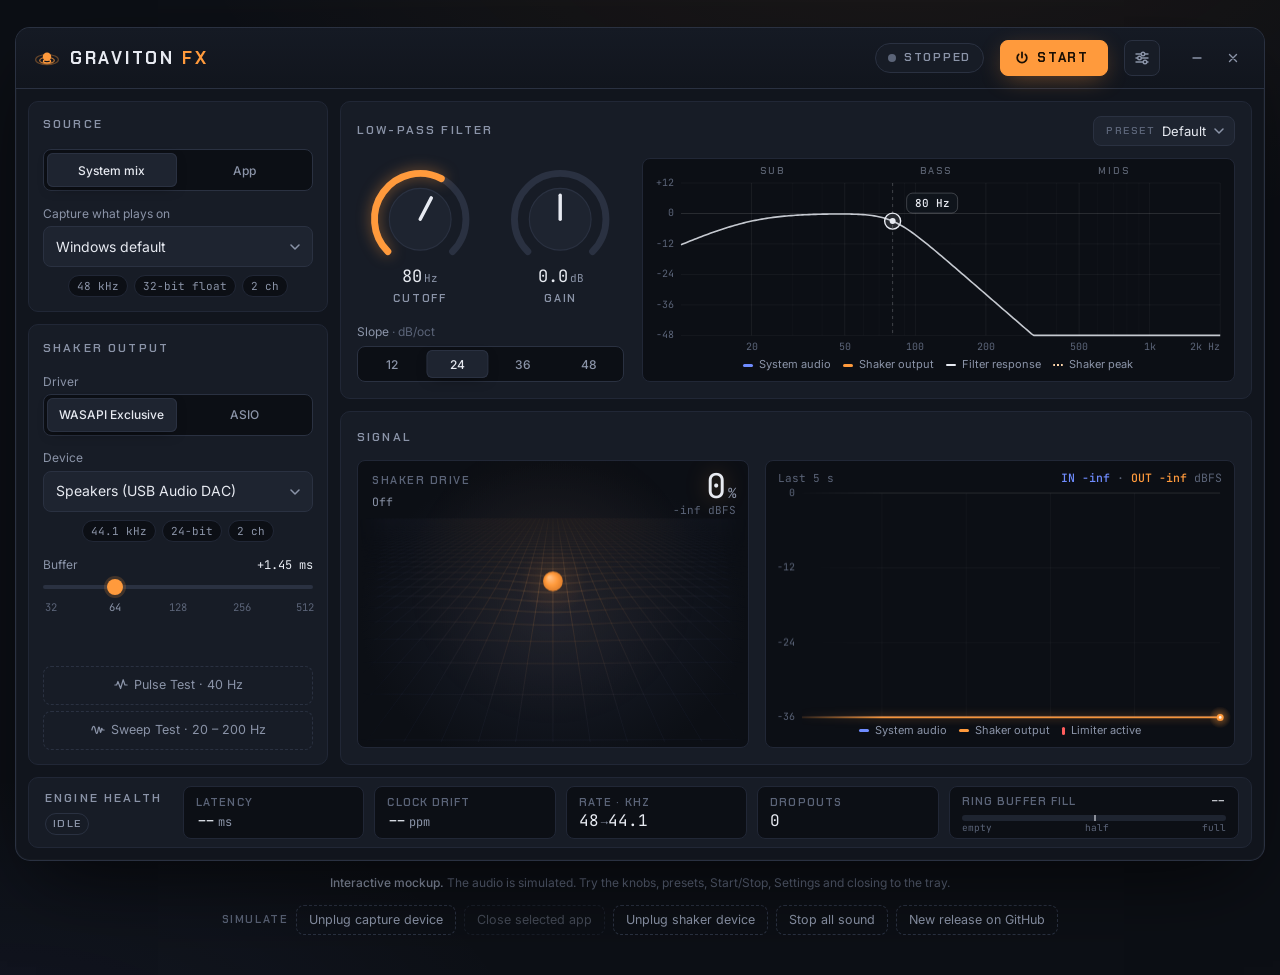
==== ui/index.html @ 0117f54b "Messages in tinted boxes; buffer-size error under the buffer slider Field messages are now a small b" ====
<!doctype html>
<!-- SPDX-License-Identifier: GPL-3.0-or-later
   Copyright (C) 2026 deuter0n
   Generated from the approved mockup by tools/split_mockup.pl. -->
<html lang="en">
<head>
<meta charset="utf-8">
<meta name="viewport" content="width=device-width, initial-scale=1">
<title>Graviton FX</title>
<link rel="stylesheet" href="app.css">
</head>
<body>

<div class="stage">
  <div class="app" id="app">
    <header class="titlebar">
      <div class="brand" title="Graviton FX v0.1.0">
        <svg viewBox="0 0 32 32" aria-hidden="true">
          <ellipse cx="16" cy="18" rx="14" ry="6.2" fill="none" stroke="#ff9a3c" stroke-opacity=".35" stroke-width="1.5"/>
          <ellipse cx="16" cy="19" rx="9" ry="3.9" fill="none" stroke="#ff9a3c" stroke-opacity=".7" stroke-width="1.5"/>
          <ellipse cx="16" cy="20" rx="4.4" ry="1.9" fill="none" stroke="#ff9a3c" stroke-width="1.6"/>
          <circle cx="16" cy="14.5" r="5.2" fill="#ff9a3c"/>
        </svg>
        <span class="wordmark">GRAVITON <b>FX</b></span>
      </div>
      <div class="status" id="status" data-state="stopped" role="status" aria-live="polite">
        <span class="dot"></span><span id="statusText">STOPPED</span>
      </div>
      <button class="power" id="powerBtn" aria-pressed="false">
        <svg viewBox="0 0 16 16" aria-hidden="true"><path d="M8 1.5v6M4.2 3.8a5.5 5.5 0 1 0 7.6 0" fill="none" stroke="currentColor" stroke-width="2" stroke-linecap="round"/></svg>
        <span id="powerText">Start</span>
      </button>
      <button class="tb-icon" id="settingsBtn" aria-label="Settings" title="Settings" aria-pressed="false">
        <svg viewBox="0 0 16 16" aria-hidden="true">
          <path d="M2 4h5M11 4h3M2 8h1.5M7.5 8H14M2 12h7M13 12h1" stroke="currentColor" stroke-width="1.4" stroke-linecap="round"/>
          <circle cx="9" cy="4" r="1.8" fill="none" stroke="currentColor" stroke-width="1.4"/>
          <circle cx="5.5" cy="8" r="1.8" fill="none" stroke="currentColor" stroke-width="1.4"/>
          <circle cx="11" cy="12" r="1.8" fill="none" stroke="currentColor" stroke-width="1.4"/>
        </svg>
        <span class="upd-dot" id="updDot" hidden></span>
      </button>
      <div class="winctl">
        <button id="minBtn" aria-label="Minimize" title="Minimize">
          <svg viewBox="0 0 12 12"><path d="M2 6h8" stroke="currentColor" stroke-width="1.4" stroke-linecap="round"/></svg>
        </button>
        <button id="closeBtn" aria-label="Close (hides to tray)" title="Close">
          <svg viewBox="0 0 12 12"><path d="M2.5 2.5l7 7M9.5 2.5l-7 7" stroke="currentColor" stroke-width="1.4" stroke-linecap="round"/></svg>
        </button>
      </div>
    </header>

    <!-- ===================== DASHBOARD ===================== -->
    <div class="view grid" id="viewDash">
      <aside class="rail">
        <section class="card" aria-labelledby="hSource">
          <div class="card-h"><h2 id="hSource">Source</h2></div>
          <div class="seg" role="radiogroup" aria-label="Capture source" id="sourceSeg">
            <button role="radio" data-v="system" aria-checked="true">System mix</button>
            <button role="radio" data-v="process" aria-checked="false">App</button>
          </div>
          <div class="field" id="srcSystem">
            <label for="captureSel">Capture what plays on</label>
            <select class="select" id="captureSel"></select>
            <div class="tags" id="captureFmt"></div>
            <div class="field-msg" id="captureMsg" data-kind="wait" role="status" aria-live="polite" hidden><span id="captureMsgText"></span></div>
          </div>
          <div class="field" id="srcProcess" hidden>
            <label for="procSel">Capture audio from</label>
            <div class="proc-row">
              <select class="select" id="procSel"></select>
              <button class="icon-btn" id="procRefresh" aria-label="Refresh app list" title="Refresh app list">
                <svg viewBox="0 0 16 16" aria-hidden="true"><path d="M13 8a5 5 0 1 1-1.5-3.55M13 2.5v3h-3" fill="none" stroke="currentColor" stroke-width="1.5" stroke-linecap="round" stroke-linejoin="round"/></svg>
              </button>
            </div>
            <div class="field-msg" id="procMsg" data-kind="wait" role="status" aria-live="polite" hidden><span id="procMsgText"></span></div>
          </div>
        </section>

        <section class="card" aria-labelledby="hShaker">
          <div class="card-h"><h2 id="hShaker">Shaker output</h2></div>
          <div class="field">
            <span class="lbl" id="driverLbl">Driver</span>
            <div class="seg" role="radiogroup" aria-labelledby="driverLbl" id="driverSeg">
              <button role="radio" data-v="wasapi" aria-checked="true">WASAPI Exclusive</button>
              <button role="radio" data-v="asio" aria-checked="false">ASIO</button>
            </div>
          </div>
          <div class="field">
            <label for="shakerSel">Device</label>
            <select class="select" id="shakerSel"></select>
            <div class="tags" id="shakerFmt"></div>
            <div class="field-msg" id="shakerMsg" data-kind="wait" role="status" aria-live="polite" hidden><span id="shakerMsgText"></span></div>
          </div>
          <div class="field">
            <div class="buf-head"><label for="bufferRange">Buffer</label><span class="buf-val" id="bufferVal"></span></div>
            <input type="range" class="buf-range" id="bufferRange" min="0" max="4" step="1" value="1" aria-describedby="bufferVal">
            <div class="buf-ticks" id="bufferTicks" aria-hidden="true"></div>
            <div class="field-msg" id="bufferMsg" data-kind="err" role="status" aria-live="polite" hidden><span id="bufferMsgText"></span></div>
          </div>
          <div class="test-row">
            <button class="ghost-btn" id="testBtn" disabled title="Hold to send a 40 Hz test pulse; release to stop">
              <svg viewBox="0 0 16 16" aria-hidden="true"><path d="M1 8h2l1.5-4 3 8 3-10 2 6H15" fill="none" stroke="currentColor" stroke-width="1.4" stroke-linecap="round" stroke-linejoin="round"/></svg>
              <span id="testTxt">Pulse Test · 40 Hz</span>
            </button>
            <button class="ghost-btn" id="sweepBtn" disabled title="Sweep test: steps from 20 to 200 Hz in 5 Hz steps, half a second each. Note the number when your chair shakes hardest. Click again to stop.">
              <svg viewBox="0 0 16 16" aria-hidden="true"><path d="M1 8c1.2-5.5 2.8-5.5 4 0s2.2 5 3 0 1.6-4 2.2 0 1.2 3 1.6 0 .8-2 1.2 0H15" fill="none" stroke="currentColor" stroke-width="1.4" stroke-linecap="round" stroke-linejoin="round"/></svg>
              <span id="sweepTxt">Sweep Test · 20 – 200 Hz</span>
            </button>
          </div>
        </section>
      </aside>

      <div class="main">
        <section class="card" aria-labelledby="hFilter">
          <div class="card-h">
            <h2 id="hFilter">Low-pass filter</h2>
            <div class="pp" id="presetPicker">
              <button class="btn-sm icon" id="pRevert" title="Revert" aria-label="Revert" hidden>
                <svg viewBox="0 0 16 16" aria-hidden="true"><path d="M3.5 6.5A5 5 0 1 1 3 9.5" fill="none" stroke="currentColor" stroke-width="1.5" stroke-linecap="round"/><path d="M3.2 2.8v3.9h3.9" fill="none" stroke="currentColor" stroke-width="1.5" stroke-linecap="round" stroke-linejoin="round"/></svg>
              </button>
              <button class="btn-sm icon accent" id="pSave" title="Save" aria-label="Save" hidden>
                <svg viewBox="0 0 16 16" aria-hidden="true"><path d="M3 2.5h8l2.5 2.5v8.5H3z" fill="none" stroke="currentColor" stroke-width="1.4" stroke-linejoin="round"/><path d="M5.5 2.5v3h4.5v-3" fill="none" stroke="currentColor" stroke-width="1.4" stroke-linejoin="round"/><path class="plus" d="M8.25 8.3v3.4M6.55 10h3.4" stroke="currentColor" stroke-width="1.4" stroke-linecap="round"/></svg>
              </button>
              <button class="pp-btn" id="ppBtn" aria-haspopup="menu" aria-expanded="false">
                <span class="k">Preset</span><span class="nm" id="ppName">Default</span><span class="dirty" title="Modified"></span>
                <svg class="chev" viewBox="0 0 10 6" aria-hidden="true"><path d="M1 1l4 4 4-4" fill="none" stroke="currentColor" stroke-width="1.5" stroke-linecap="round" stroke-linejoin="round"/></svg>
              </button>
              <div class="pp-menu" id="ppMenu" role="menu" aria-label="Presets" hidden></div>
            </div>
          </div>
          <div class="filter-body">
            <div class="controls">
              <div class="knobs">
                <div class="knob" id="kCutoff" role="slider" tabindex="0" aria-label="Cutoff frequency"></div>
                <div class="knob" id="kGain" role="slider" tabindex="0" aria-label="Output gain"></div>
              </div>
              <div class="field">
                <span class="lbl" id="slopeLbl">Slope <span style="color:var(--faint)">· dB/oct</span></span>
                <div class="seg" role="radiogroup" aria-labelledby="slopeLbl" id="slopeSeg">
                  <button role="radio" data-v="12" aria-checked="false">12</button>
                  <button role="radio" data-v="24" aria-checked="true">24</button>
                  <button role="radio" data-v="36" aria-checked="false">36</button>
                  <button role="radio" data-v="48" aria-checked="false">48</button>
                </div>
              </div>
            </div>
            <div class="curve-col">
              <div class="curve-wrap">
                <canvas class="curve" id="curve" aria-label="Filter response with live spectrum"></canvas>
                <div class="env-legend graph-legend at-bottom">
                  <span><i style="background:var(--cool)"></i>System audio</span>
                  <span><i style="background:var(--accent)"></i>Shaker output</span>
                  <span><i class="ln" style="background:var(--text)"></i>Filter response</span>
                  <span><i class="ln" style="background:repeating-linear-gradient(90deg,#ffd6aa 0 2px,transparent 2px 4px)"></i>Shaker peak</span>
                </div>
              </div>
            </div>
          </div>
        </section>

        <section class="card signal-card" aria-labelledby="hSignal">
          <div class="card-h">
            <h2 id="hSignal">Signal</h2>
          </div>
          <div class="signal-body">
            <div class="well-wrap">
              <canvas class="well" id="well" aria-label="Shaker drive visualisation"></canvas>
              <div class="well-label">
                <span class="wl-title">Shaker drive</span>
                <span class="wl-sub" id="sigAside" data-s="idle" aria-live="polite">Off</span>
              </div>
              <div class="well-read"><div class="big" id="drivePct">0<small>%</small></div><div class="sub" id="driveDb">-inf dBFS</div></div>
            </div>
            <div class="hist-col">
              <div class="env-wrap">
                <canvas class="env" id="env" aria-label="Level history"></canvas>
                <div class="env-legend graph-legend">
                  <span class="gl-title">Last 5 s</span>
                  <span class="env-read" id="envRead"><b class="in">IN -inf</b> · <b class="out">OUT -inf</b> dBFS</span>
                </div>
                <div class="env-legend graph-legend at-bottom">
                  <span><i style="background:var(--cool)"></i>System audio</span>
                  <span><i style="background:var(--accent)"></i>Shaker output</span>
                  <span title="" id="hitKey"><i style="background:var(--bad);width:3px;height:8px"></i><span id="hitKeyText">Limiter active</span></span>
                </div>
              </div>
            </div>
          </div>
        </section>
      </div>

      <section class="card health-strip" aria-labelledby="hHealth">
        <div class="card-h"><h2 id="hHealth">Engine health</h2><span class="chip" id="lockChip">IDLE</span></div>
        <div class="health">
          <div class="stat"><span class="k">Latency</span><span class="v" id="hLat">--<small>ms</small></span></div>
          <div class="stat"><span class="k">Clock drift</span><span class="v" id="hDrift">--<small>ppm</small></span></div>
          <div class="stat"><span class="k">Rate · kHz</span><span class="v" id="hRate">—</span></div>
          <div class="stat" title="Moments where the shaker signal glitched: the reserve ran empty, the buffer overflowed, or Windows lost captured audio"><span class="k">Dropouts</span><span class="v" id="hUnder">0</span></div>
          <div class="stat wide">
            <div class="stat-h"><span class="k">Ring buffer fill</span><span class="v-sm" id="fillPct">--</span></div>
            <div class="fill-bar" aria-hidden="true"><i id="fillBar"></i><span class="target"></span></div>
            <div class="fill-legend"><span>empty</span><span>half</span><span>full</span></div>
          </div>
        </div>
      </section>
    </div>

    <!-- ===================== SETTINGS ===================== -->
    <div class="view settings-grid" id="viewSettings" hidden>
      <div class="settings-top">
        <button class="back-btn" id="backBtn">
          <svg viewBox="0 0 16 16" aria-hidden="true"><path d="M10 3L5 8l5 5" fill="none" stroke="currentColor" stroke-width="1.6" stroke-linecap="round" stroke-linejoin="round"/></svg>
          Dashboard
        </button>
        <h1>Settings</h1>
      </div>
      <section class="card" aria-labelledby="hApp">
        <div class="card-h"><h2 id="hApp">Application</h2><p class="sec-d">How Graviton FX starts, and where it stays while it runs.</p></div>
        <div class="srows">
          <label class="srow">
            <span class="txt"><span class="t">Start with Windows</span><span class="d">Launch Graviton FX when you sign in.</span></span>
            <input type="checkbox" class="tgi" id="optBoot" data-key="startWithWindows"><span class="sw"></span>
          </label>
          <label class="srow">
            <span class="txt"><span class="t">Start in the tray with Windows</span><span class="d">When Windows starts it, show only the tray icon.</span></span>
            <input type="checkbox" class="tgi" id="optMin" data-key="startMinimized"><span class="sw"></span>
          </label>
          <label class="srow">
            <span class="txt"><span class="t">Start engine on launch</span><span class="d">Begin sending to the shaker as soon as the app opens.</span></span>
            <input type="checkbox" class="tgi" id="optAuto" data-key="autoStart"><span class="sw"></span>
          </label>
          <label class="srow">
            <span class="txt"><span class="t">Close button hides to tray</span><span class="d">Keep the engine running in the tray when you close the window.</span></span>
            <input type="checkbox" class="tgi" id="optTray" data-key="closeToTray"><span class="sw"></span>
          </label>
          <label class="srow">
            <span class="txt"><span class="t">Check for updates automatically</span><span class="d">Looks for a new release on GitHub after launch and once a day. Only contacts GitHub; nothing else is sent.</span></span>
            <input type="checkbox" class="tgi" id="optUpdates" data-key="checkUpdates"><span class="sw"></span>
          </label>
        </div>
      </section>

      <section class="card" aria-labelledby="hEngine">
        <div class="card-h"><h2 id="hEngine">Engine</h2><p class="sec-d">Protects your shaker and amplifier. Changes apply right away, even while running.</p></div>
        <div class="srows">
          <div class="srow">
            <span class="txt"><span class="t" id="ssLbl">Subsonic filter</span><span class="d">Cuts rumble below what the shaker can turn into feel. Saves amplifier power and protects the transducer.</span></span>
            <span class="ctl">
              <span class="seg" role="radiogroup" aria-labelledby="ssLbl" id="subsonicSeg">
                <button role="radio" data-v="0" aria-checked="false">Off</button>
                <button role="radio" data-v="10" aria-checked="false">10 Hz</button>
                <button role="radio" data-v="15" aria-checked="false">15 Hz</button>
                <button role="radio" data-v="20" aria-checked="true">20 Hz</button>
                <button role="radio" data-v="30" aria-checked="false">30 Hz</button>
              </span>
            </span>
          </div>
          <div class="srow">
            <span class="txt"><span class="t" id="ssSlopeLbl">Subsonic slope</span><span class="d">Gentle keeps low hits tight and on time, best for games. Steep removes more deep rumble, useful for movies or if the shaker knocks.</span></span>
            <span class="ctl">
              <span class="seg" role="radiogroup" aria-labelledby="ssSlopeLbl" id="subsonicSlopeSeg">
                <button role="radio" data-v="12" aria-checked="true">Gentle · 12 dB/oct</button>
                <button role="radio" data-v="24" aria-checked="false">Steep · 24 dB/oct</button>
              </span>
            </span>
          </div>
          <label class="srow">
            <span class="txt"><span class="t">Output limiter</span><span class="d">Hard ceiling at -1 dBFS to protect the amplifier and transducer.</span></span>
            <input type="checkbox" class="tgi" id="optLimiter" data-key="limiter"><span class="sw"></span>
          </label>
        </div>
      </section>

      <section class="card wide" aria-labelledby="hPresets">
        <div class="card-h"><h2 id="hPresets">Presets</h2><p class="sec-d">Saved filter settings. Switch between them from the Filter panel on the dashboard.</p><span class="aside" id="presetCount"></span></div>
        <div class="plist" id="plist"></div>
        <p class="hint" id="plistHint"></p>
      </section>

      <section class="card wide" aria-labelledby="hFile">
        <div class="card-h"><h2 id="hFile">About</h2><p class="sec-d" id="aboutVer">Graviton FX 0.1.0 · GPL-3.0-or-later</p></div>
        <div class="srows">
          <div class="srow">
            <span class="txt"><span class="t">Updates</span><span class="d" id="updText">Graviton FX 0.1.0. Not checked yet.</span></span>
            <span class="ctl">
              <button class="btn-sm primary" id="updView" hidden>View release</button>
              <button class="btn-sm" id="updCheck">Check now</button>
            </span>
          </div>
          <div class="srow">
            <span class="txt"><span class="t">Project on GitHub</span><span class="d">Source code, releases and issue reports.</span></span>
            <span class="ctl">
              <a class="repo-link" id="repoLink" href="https://github.com/deuter0n/GravitonFX" target="_blank" rel="noopener">github.com/deuter0n/GravitonFX<svg viewBox="0 0 12 12" aria-hidden="true"><path d="M5 2H2.5v7.5H10V7M7 2h3v3M10 2L5.5 6.5" fill="none" stroke="currentColor" stroke-width="1.3" stroke-linecap="round" stroke-linejoin="round"/></svg></a>
            </span>
          </div>
          <div class="srow">
            <span class="txt"><span class="t">Reset to defaults</span><span class="d">Restores devices and every option above. Your presets are kept.</span></span>
            <span class="ctl"><button class="btn-sm danger" id="resetBtn">Reset</button></span>
          </div>
        </div>
      </section>
    </div>
  </div>
</div>


<!-- mock.js exists only in the browser preview; the app serves app.js alone. -->
<script src="mock.js"></script>
<script src="app.js"></script>
</body>
</html>
---- ui/app.css ----
/* SPDX-License-Identifier: GPL-3.0-or-later
   Copyright (C) 2026 deuter0n
   Generated from the approved mockup by tools/split_mockup.pl. */

/* Bundled fonts (SIL Open Font License 1.1, see fonts/OFL-*.txt). */
@font-face { font-family: 'Chakra Petch'; font-weight: 500; font-style: normal; font-display: swap; src: url(fonts/ChakraPetch-Medium.woff2) format('woff2'); }
@font-face { font-family: 'Chakra Petch'; font-weight: 600; font-style: normal; font-display: swap; src: url(fonts/ChakraPetch-SemiBold.woff2) format('woff2'); }
@font-face { font-family: 'Chakra Petch'; font-weight: 700; font-style: normal; font-display: swap; src: url(fonts/ChakraPetch-Bold.woff2) format('woff2'); }
@font-face { font-family: 'Inter'; font-weight: 100 900; font-style: normal; font-display: swap; src: url(fonts/Inter.woff2) format('woff2'); }
@font-face { font-family: 'JetBrains Mono'; font-weight: 100 800; font-style: normal; font-display: swap; src: url(fonts/JetBrainsMono.woff2) format('woff2'); }

/* The UI shows and hides elements with the hidden attribute; make it win
   over display rules, and drop the browser.s default page margin (the mockup.s
   artifact host added both rules itself). */
[hidden] { display: none !important; }
body { margin: 0; }

/* Layout: one app window with two views. Dashboard = control rail left, live signal + filter right.
   Settings = grouped option cards. Deliberately single-theme (dark): this is the app's own look. */
:root {
  color-scheme: dark;
  --bg: #0c0f15;
  --window: #11151d;
  --surface: #171c26;
  --surface-2: #1e2430;
  --line: #2a3141;
  --line-soft: #212736;
  --text: #e7eaf1;
  --muted: #8b94a8;
  --faint: #5b6478;
  --accent: #ff9a3c;          /* molten amber: the "drive" colour */
  --accent-soft: rgba(255, 154, 60, 0.16);
  --accent-glow: rgba(255, 154, 60, 0.45);
  --cool: #6f8cff;            /* input signal, secondary data */
  --ok: #3ddc97;
  --bad: #ff5d5d;
  --font-display: "Chakra Petch", "Segoe UI", system-ui, sans-serif;
  --font-body: "Inter", "Segoe UI", system-ui, sans-serif;
  --font-mono: "JetBrains Mono", Consolas, ui-monospace, monospace;
  --r-window: 14px;
  --r-card: 10px;
  --gap: 12px;               /* space between cards, columns and the window edge */
}
* { box-sizing: border-box; }
html, body { background: var(--bg); }
body {
  color: var(--text);
  font-family: var(--font-body);
  font-size: 14px;
  line-height: 1.45;
  background:
    radial-gradient(1200px 600px at 70% -10%, rgba(255,154,60,0.07), transparent 60%),
    radial-gradient(900px 500px at 0% 110%, rgba(111,140,255,0.06), transparent 60%),
    var(--bg);
  min-height: 100vh;
}
button, select, input { font: inherit; color: inherit; }
:focus-visible { outline: 2px solid var(--accent); outline-offset: 2px; }

.stage {
  max-width: 1536px;
  margin: 0 auto;
  padding-block: 28px 40px;
  padding-left: max(16px, env(safe-area-inset-left, 0px));
  padding-right: max(16px, env(safe-area-inset-right, 0px));
  display: flex;
  flex-direction: column;
  gap: 14px;
}

/* ---------- window ---------- */
.app {
  background: var(--window);
  border-radius: var(--r-window);
  /* the edge is drawn as a shadow, so it takes no space from the layout */
  box-shadow: 0 0 0 1px var(--line), 0 30px 80px -20px rgba(0,0,0,0.7), 0 0 0 1px rgba(255,255,255,0.02) inset;
  transition: opacity .25s ease, transform .25s ease;
}
.app.to-tray { opacity: 0; transform: translateY(24px) scale(.98); pointer-events: none; }

.titlebar {
  display: flex;
  align-items: center;
  gap: 16px;
  flex-wrap: nowrap;   /* one row always: a long message is cut with "…", never pushes the layout down */
  padding: 12px 14px 12px 18px;
  border-bottom: 1px solid var(--line);
  border-radius: var(--r-window) var(--r-window) 0 0;
  background: linear-gradient(180deg, #151a24, #11151d);
}
.brand { display: flex; align-items: center; gap: 10px; margin-right: auto; }
/* header items keep their size; on a narrow page Start/Stop shows only its icon */
.brand, .status, .power, .tb-icon, .winctl { flex: none; }
.status { white-space: nowrap; }
/* messages: a tinted box under the control they're about (a selector or the
   buffer slider), in place of its format tags or ticks; blue = waiting, red = error */
.field-msg { margin-top: 0; padding: 2px 8px; border-left: 2px solid var(--cool); border-radius: 3px 6px 6px 3px; background: rgba(111,140,255,.10); font-size: 11.5px; line-height: 15px; color: #c9d3ff; }
.field-msg[data-kind="err"] { border-left-color: var(--bad); background: rgba(255,93,93,.10); color: #ffc9c9; }
/* the control a message is about */
.select.attn-wait { border-color: rgba(111,140,255,.65); box-shadow: 0 0 0 3px rgba(111,140,255,.12); }
.select.attn-err { border-color: rgba(255,93,93,.65); box-shadow: 0 0 0 3px rgba(255,93,93,.12); }
.buf-range.attn-err::-webkit-slider-runnable-track { background: rgba(255,93,93,.65); }
.buf-range.attn-err::-moz-range-track { background: rgba(255,93,93,.65); }
.tb-icon {
  width: 36px; height: 36px; border-radius: 8px; border: 1px solid var(--line);
  background: var(--surface); color: var(--muted); cursor: pointer;
  display: grid; place-items: center; transition: color .15s, border-color .15s, background .15s;
}
.tb-icon:hover { color: var(--text); border-color: #3a4357; }
.tb-icon[aria-pressed="true"] { color: var(--accent); border-color: rgba(255,154,60,.5); background: var(--accent-soft); }
.tb-icon svg { width: 16px; height: 16px; }
.tb-icon { position: relative; }
/* update available: small amber dot on the Settings button */
.upd-dot {
  position: absolute; top: 5px; right: 5px; width: 8px; height: 8px; border-radius: 50%;
  background: var(--accent); box-shadow: 0 0 0 2px var(--surface);
}
.repo-link { display: inline-flex; align-items: center; gap: 5px; font-family: var(--font-mono); font-size: 12px; color: var(--muted); white-space: nowrap; text-decoration: none; }
.repo-link svg { width: 11px; height: 11px; flex: none; }
.repo-link:hover { color: var(--accent); text-decoration: underline; text-underline-offset: 3px; }
.repo-link:focus-visible { outline: 2px solid var(--accent); outline-offset: 3px; border-radius: 3px; }
.srow .d.upd-new { color: var(--accent); }
.settings-top { display: flex; align-items: center; gap: 14px; padding: 2px 2px 4px; }
.settings-top h1 {
  margin: 0; font-family: var(--font-display); font-weight: 600; font-size: 20px; letter-spacing: .06em;
}
.back-btn {
  display: inline-flex; align-items: center; gap: 6px;
  height: 32px; padding: 0 12px 0 8px; border-radius: 8px;
  border: 1px solid var(--line); background: var(--surface); color: var(--muted);
  font-size: 13px; cursor: pointer;
}
.back-btn:hover { color: var(--text); border-color: #3a4357; }
.back-btn svg { width: 14px; height: 14px; }
.brand svg { width: 26px; height: 26px; flex: none; }
.wordmark {
  font-family: var(--font-display);
  font-weight: 700;
  font-size: 17px;
  letter-spacing: 0.16em;
  white-space: nowrap;
}
.wordmark b { color: var(--accent); font-weight: 700; }
.ver {
  font-family: var(--font-mono); font-size: 10.5px; color: var(--faint);
  padding: 2px 6px; border: 1px solid var(--line); border-radius: 4px; line-height: 1.3;
}

.status {
  display: inline-flex; align-items: center; gap: 8px;
  height: 30px; padding: 0 12px;
  border-radius: 999px;
  border: 1px solid var(--line);
  background: var(--surface);
  font-family: var(--font-display);
  font-weight: 600; font-size: 12px; letter-spacing: 0.14em;
  color: var(--muted);
}
.status .dot { width: 8px; height: 8px; border-radius: 50%; background: var(--faint); }
.status[data-state="running"] { color: var(--ok); border-color: rgba(61,220,151,.35); background: rgba(61,220,151,.07); }
.status[data-state="running"] .dot { background: var(--ok); animation: pulse 1.8s infinite; }
.status[data-state="blocked"] { color: var(--bad); border-color: rgba(255,93,93,.35); background: rgba(255,93,93,.07); }
.status[data-state="blocked"] .dot { background: var(--bad); }
.status[data-state="switching"] { color: var(--accent); border-color: rgba(255,154,60,.4); background: var(--accent-soft); }
.status[data-state="switching"] .dot { background: var(--accent); animation: blink .5s steps(2) infinite; }
.status[data-state="waiting"] { color: var(--cool); border-color: rgba(111,140,255,.4); background: rgba(111,140,255,.08); }
.status[data-state="waiting"] .dot { background: var(--cool); }
.status[data-state="error"] { color: var(--bad); border-color: rgba(255,93,93,.45); background: rgba(255,93,93,.1); }
.status[data-state="error"] .dot { background: var(--bad); box-shadow: 0 0 8px rgba(255,93,93,.7); }
@keyframes pulse { 0% { box-shadow: 0 0 0 0 rgba(61,220,151,.55); } 70% { box-shadow: 0 0 0 8px rgba(61,220,151,0); } 100% { box-shadow: 0 0 0 0 rgba(61,220,151,0); } }


.power {
  display: inline-flex; align-items: center; gap: 8px;
  height: 36px; padding: 0 18px 0 14px;
  border-radius: 8px;
  border: 1px solid var(--accent);
  background: var(--accent);
  color: #1a0f04;
  font-family: var(--font-display); font-weight: 700; font-size: 13px; letter-spacing: .14em; text-transform: uppercase;
  cursor: pointer;
  box-shadow: 0 6px 24px -6px var(--accent-glow);
  transition: background .15s, color .15s, box-shadow .15s, transform .08s;
}
.power:hover { filter: brightness(1.06); }
.power:active { transform: translateY(1px); }
.power svg { width: 14px; height: 14px; }
.power[aria-pressed="true"] { background: transparent; color: var(--accent); box-shadow: none; }
.power:disabled { opacity: .45; cursor: not-allowed; filter: none; }

.winctl { display: flex; gap: 2px; margin-left: 4px; }
.winctl button {
  width: 34px; height: 30px; border: 0; border-radius: 6px; background: transparent; color: var(--muted); cursor: pointer;
  display: grid; place-items: center;
}
.winctl button:hover { background: var(--surface-2); color: var(--text); }
.winctl svg { width: 12px; height: 12px; }

/* ---------- views ---------- */
.view { animation: viewIn .22s ease-out; }
@keyframes viewIn { from { opacity: 0; transform: translateY(6px); } }

/* The window is the layout's height: the dashboard fits it without a page
   scrollbar, down to 16:9 screens (about 720 px tall): Source and Shaker
   output on the left, Signal and the filter on the right, Engine health as a
   strip along the bottom. The gravity well and the level history take the
   height that's left. The mockup page draws the window as tall as the browser. */
.app { display: flex; flex-direction: column; height: max(720px, calc(100vh - 68px)); }
.app > .view { flex: 1 1 auto; min-height: 0; }
.app { container-type: size; }   /* lets the left column measure the window height (cqh) */
.app > .settings-grid { overflow-y: auto; align-content: start; }

.grid {
  display: grid;
  grid-template-columns: 300px minmax(0, 1fr);
  grid-template-rows: minmax(0, 1fr) auto;
  gap: var(--gap);
  padding: var(--gap);
}
.rail, .main { display: flex; flex-direction: column; gap: var(--gap); min-width: 0; min-height: 0; }

.card {
  background: var(--surface);
  border: 1px solid var(--line-soft);
  border-radius: var(--r-card);
  padding: 14px 16px 16px;
  display: flex; flex-direction: column; gap: 12px;
  min-width: 0;
}
.card-h { display: flex; align-items: center; gap: 10px; flex-wrap: wrap; min-height: 22px; }
.card-h h2 {
  margin: 0;
  font-family: var(--font-display); font-weight: 600; font-size: 12px;
  letter-spacing: .18em; text-transform: uppercase; color: var(--muted);
}
.card-h .aside { margin-left: auto; font-size: 12px; color: var(--faint); font-family: var(--font-mono); }

.field { display: flex; flex-direction: column; gap: 6px; }
.field > label, .field > .lbl, .buf-head > label { font-size: 12px; color: var(--muted); }
.select {
  appearance: none;
  width: 100%;
  height: 36px;
  padding: 0 34px 0 12px;
  border-radius: 8px;
  border: 1px solid var(--line);
  background: var(--surface-2) url("data:image/svg+xml,%3Csvg xmlns='http://www.w3.org/2000/svg' width='10' height='6' viewBox='0 0 10 6'%3E%3Cpath d='M1 1l4 4 4-4' fill='none' stroke='%238b94a8' stroke-width='1.5' stroke-linecap='round' stroke-linejoin='round'/%3E%3C/svg%3E") no-repeat right 12px center;
  cursor: pointer;
  text-overflow: ellipsis;
}
.select:hover { border-color: #3a4357; }
/* buffer slider: one stop per size, value and time on the label row */
.buf-head { display: flex; justify-content: space-between; align-items: baseline; gap: 8px; }
.buf-val { font-family: var(--font-mono); font-size: 12px; color: var(--text); font-variant-numeric: tabular-nums; white-space: nowrap; }
.buf-range { -webkit-appearance: none; appearance: none; width: 100%; height: 18px; margin: 0; background: transparent; cursor: pointer; }
.buf-range::-webkit-slider-runnable-track { height: 4px; border-radius: 2px; background: var(--line); }
.buf-range::-webkit-slider-thumb { -webkit-appearance: none; width: 16px; height: 16px; margin-top: -6px; border-radius: 50%; background: var(--accent); box-shadow: 0 0 0 3px rgba(255,154,60,.18); }
.buf-range::-moz-range-track { height: 4px; border-radius: 2px; background: var(--line); }
.buf-range::-moz-range-thumb { width: 16px; height: 16px; border: 0; border-radius: 50%; background: var(--accent); }
.buf-range:focus-visible { outline: none; }
.buf-range:focus-visible::-webkit-slider-thumb { box-shadow: 0 0 0 3px rgba(255,154,60,.45); }
.buf-ticks { position: relative; height: 13px; font-family: var(--font-mono); font-size: 10.5px; color: var(--faint); }
.buf-ticks span { position: absolute; top: 0; transform: translateX(-50%); }
.buf-ticks span.on { color: var(--muted); }
.select option { background: var(--surface-2); }
.meta { font-family: var(--font-mono); font-size: 12px; color: var(--faint); font-variant-numeric: tabular-nums; }
.meta b { color: var(--muted); font-weight: 500; }
/* format tags: one small pill per value; always one row */
.field .tags { margin-top: 4px; }   /* under its selector, part of the same field */
.tags { display: flex; gap: 6px; flex-wrap: nowrap; overflow: hidden; min-height: 22px; align-items: center; justify-content: center; }
.tag {
  flex: none; padding: 2px 8px; border-radius: 999px; border: 1px solid var(--line-soft); background: var(--bg);
  font-family: var(--font-mono); font-size: 11px; line-height: 16px; color: var(--muted); white-space: nowrap;
  font-variant-numeric: tabular-nums;
}

/* segmented control with a sliding thumb */
.seg {
  position: relative; --i: 0; --n: 2;
  display: grid; grid-auto-flow: column; grid-auto-columns: 1fr;
  padding: 3px; gap: 3px;
  border-radius: 8px; border: 1px solid var(--line); background: var(--bg);
}
.seg::before {
  content: "";
  position: absolute;
  top: 3px; bottom: 3px; left: 3px;
  width: calc((100% - 6px - (var(--n) - 1) * 3px) / var(--n));
  border-radius: 6px;
  background: var(--surface-2);
  box-shadow: 0 0 0 1px var(--line) inset, 0 4px 14px -6px rgba(0,0,0,.6);
  transform: translateX(calc(var(--i) * (100% + 3px)));
  transition: transform .32s cubic-bezier(.3, 1.35, .45, 1);
}
.seg button {
  position: relative; z-index: 1;
  height: 28px; border: 0; border-radius: 6px; background: transparent; color: var(--muted);
  font-size: 12px; font-weight: 500; cursor: pointer; white-space: nowrap;
  transition: color .2s ease;
}
.seg button:hover { color: var(--text); }
.seg button[aria-checked="true"] { color: var(--text); }
.seg button:disabled { cursor: not-allowed; }
.seg.off { opacity: .4; }

.row2 { display: grid; grid-template-columns: 1fr 1fr; gap: 10px; }

.src-dev {
  display: flex; align-items: center; gap: 8px; min-width: 0;
  height: 36px; padding: 0 10px 0 12px; border-radius: 8px;
  border: 1px solid var(--line-soft); background: var(--bg); font-size: 13px;
}
.src-dev svg { width: 14px; height: 14px; color: var(--muted); flex: none; }
.src-dev .nm { overflow: hidden; text-overflow: ellipsis; white-space: nowrap; min-width: 0; flex: 1; }
.proc-row { display: flex; gap: 6px; }
.proc-row .select { flex: 1; min-width: 0; }
.icon-btn {
  flex: none; width: 36px; height: 36px; border-radius: 8px; border: 1px solid var(--line);
  background: var(--surface-2); color: var(--muted); cursor: pointer; display: grid; place-items: center;
}
.icon-btn:hover { color: var(--text); border-color: #3a4357; }
.icon-btn svg { width: 14px; height: 14px; transition: transform .4s ease; }
.icon-btn.spin svg { transform: rotate(360deg); }
.proc-status { display: flex; gap: 8px; align-items: flex-start; font-size: 12px; line-height: 1.45; color: var(--muted); }
/* dot sits on the first line of text, even when the message wraps */
.proc-status .dot { width: 7px; height: 7px; border-radius: 50%; background: var(--faint); flex: none; margin-top: 5px; }
.proc-status.on .dot { background: var(--ok); box-shadow: 0 0 8px rgba(61,220,151,.6); }
/* waiting for something to come back: same blue as the WAITING status */
.proc-status.wait .dot { background: var(--cool); box-shadow: 0 0 8px rgba(111,140,255,.55); }

.warn {
  display: flex; gap: 10px; align-items: flex-start;
  padding: 10px 12px; border-radius: 8px;
  background: rgba(255,93,93,.08); border: 1px solid rgba(255,93,93,.3);
  color: #ffc9c9; font-size: 12.5px;
}
.warn svg { flex: none; width: 16px; height: 16px; margin-top: 1px; color: var(--bad); }

.ghost-btn {
  height: 34px; border-radius: 8px; border: 1px dashed var(--line); background: transparent;
  color: var(--muted); font-size: 12.5px; cursor: pointer;
  display: inline-flex; align-items: center; justify-content: center; gap: 8px;
}
.ghost-btn:hover:not(:disabled) { border-color: var(--accent); color: var(--accent); border-style: solid; }
.ghost-btn:disabled { opacity: .45; cursor: not-allowed; }
.ghost-btn.on { border-style: solid; border-color: var(--accent); color: var(--accent); background: var(--accent-soft); }
/* left column: Source is as tall as its content; Shaker output takes the rest,
   with the test buttons at its bottom, so both columns end together.
   On windows taller than 720 px the left column's controls and gaps grow a
   little (capped); what's left goes above the test buttons.
   --extra is the window's height above 720 px (the app frame is a size container). */
.rail { --extra: clamp(0px, 100cqh - 720px, 400px); }
.rail > .card { gap: calc(6px + min(12px, var(--extra) / 15)); padding: 12px 14px 14px; }
.rail > .card:last-child { flex: 1 1 auto; }
.rail .field { gap: 4px; }
.rail .select { height: calc(36px + min(8px, var(--extra) / 20)); }
.rail .seg button { height: calc(28px + min(8px, var(--extra) / 20)); }
.test-row { display: grid; grid-template-columns: minmax(0, 1fr); gap: 6px; }
/* height beyond those limits goes above the test buttons, which sit at the
   bottom; the settings above stay together */
.rail > .card:last-child > .test-row { margin-top: auto; }
.test-row .ghost-btn { height: calc(32px + min(10px, var(--extra) / 16)); }
.test-row .ghost-btn { white-space: nowrap; min-width: 0; padding: 0 8px; gap: 6px; }
.test-row .ghost-btn svg { flex: none; }   /* never let the icon be squeezed out */
.test-row .ghost-btn span { min-width: 0; overflow: hidden; text-overflow: ellipsis; }
.ghost-btn svg { width: 14px; height: 14px; }

.btn-sm {
  height: 30px; padding: 0 12px; border-radius: 8px;
  border: 1px solid var(--line); background: var(--surface-2); color: var(--muted);
  font-size: 12.5px; cursor: pointer; white-space: nowrap;
  transition: color .15s, border-color .15s, background .15s;
}
.btn-sm:hover { color: var(--text); border-color: #3a4357; }
.btn-sm.primary { background: var(--accent); border-color: var(--accent); color: #1a0f04; font-weight: 600; }
.btn-sm.primary:hover { filter: brightness(1.06); color: #1a0f04; }
.btn-sm.danger:hover, .btn-sm.danger.armed { color: var(--bad); border-color: rgba(255,93,93,.5); }
.btn-sm.danger.armed { background: rgba(255,93,93,.08); }

.name-input {
  width: 100%; height: 32px; padding: 0 12px; border-radius: 8px;
  border: 1px solid var(--accent); background: var(--bg); color: var(--text);
  font-size: 13px; outline: none; box-shadow: 0 0 0 3px var(--accent-soft);
}
.name-input::placeholder { color: var(--faint); }

/* health: a strip along the bottom, title and lock chip on the left, readings in one row */
.health-strip { grid-column: 1 / -1; flex-direction: row; align-items: center; gap: 18px; padding: 8px 12px 8px 16px; }
.health-strip .card-h { flex: none; flex-direction: column; align-items: flex-start; gap: 6px; min-width: 120px; }
.health-strip .health { flex: 1 1 auto; grid-template-columns: repeat(4, minmax(0, 1fr)) minmax(0, 1.6fr); }
.health-strip .stat { padding: 5px 12px; gap: 0; justify-content: center; }
.health-strip .stat .v { font-size: 16px; line-height: 1.2; }
.health-strip .stat.wide { grid-column: auto; }
.health-strip .fill-bar { margin-top: 4px; height: 6px; }
.health-strip .fill-legend { margin-top: 1px; font-size: 9.5px; line-height: 1.2; }
/* health */
.health { display: grid; grid-template-columns: 1fr 1fr; gap: 10px; }
.stat {
  background: var(--bg); border: 1px solid var(--line-soft); border-radius: 8px;
  padding: 10px 12px; display: flex; flex-direction: column; gap: 2px; min-width: 0;
}
.stat .k { font-size: 11px; color: var(--faint); letter-spacing: .1em; text-transform: uppercase; font-family: var(--font-display); font-weight: 600; }
.stat .v { font-family: var(--font-mono); font-size: 20px; font-variant-numeric: tabular-nums; }
.stat .v small { font-size: 12px; color: var(--muted); margin-left: 2px; }
.stat.wide { grid-column: 1 / -1; }
.stat-h { display: flex; justify-content: space-between; align-items: baseline; gap: 8px; }
.stat .v-sm { font-family: var(--font-mono); font-size: 13px; color: var(--text); font-variant-numeric: tabular-nums; }
.chip {
  display: inline-block; font-family: var(--font-display); font-weight: 600; font-size: 10.5px; letter-spacing: .12em;
  padding: 2px 7px; border-radius: 999px; border: 1px solid var(--line); color: var(--muted); vertical-align: middle; white-space: nowrap;
}
.chip.ok { color: var(--ok); border-color: rgba(61,220,151,.35); }
.chip.busy { color: var(--accent); border-color: rgba(255,154,60,.35); }
.chip.bad { color: var(--bad); border-color: rgba(255,93,93,.4); }
.fill-bar { position: relative; height: 8px; border-radius: 4px; background: var(--surface-2); margin-top: 8px; overflow: hidden; }
.fill-bar i { position: absolute; inset: 0 auto 0 0; width: 0; border-radius: 4px; background: linear-gradient(90deg, var(--cool), var(--accent)); transition: width .12s linear; }
.fill-bar .target { position: absolute; top: -2px; bottom: -2px; left: 50%; width: 2px; background: var(--text); opacity: .55; }
.fill-legend { display: flex; justify-content: space-between; font-size: 11px; color: var(--faint); margin-top: 4px; font-family: var(--font-mono); }

/* ---------- signal ---------- */
/* the signal card takes the spare height in the center column; the filter
   card keeps its natural size so its controls and curve stay matched */
.main > .signal-card { flex: 1 1 auto; min-height: 0; }
.signal-body { flex: 1 1 auto; min-height: 0; display: grid; grid-template-columns: minmax(0, 1fr) minmax(0, 1.2fr); gap: 16px; align-items: stretch; }
.well-wrap { position: relative; min-width: 0; min-height: 180px; border-radius: 8px; background: radial-gradient(ellipse at 50% 55%, #1a1f2c 0%, var(--bg) 70%); border: 1px solid var(--line-soft); overflow: hidden; }
/* canvases sit absolutely so their pixel size never feeds back into layout */
.well { position: absolute; inset: 0; display: block; width: 100%; height: 100%; }
.well-label { position: absolute; left: 14px; top: 12px; display: flex; flex-direction: column; gap: 5px; max-width: calc(100% - 140px); }
.wl-title { font-size: 11px; letter-spacing: .14em; text-transform: uppercase; color: var(--faint); font-family: var(--font-display); font-weight: 600; }
.wl-sub { font-family: var(--font-mono); font-size: 11.5px; color: var(--muted); white-space: nowrap; overflow: hidden; text-overflow: ellipsis; }
.well-read { position: absolute; right: 12px; top: 8px; text-align: right; font-family: var(--font-mono); font-variant-numeric: tabular-nums; }
.well-read .big { font-size: 34px; line-height: 1; color: var(--text); text-shadow: 0 0 22px rgba(255,154,60,.35); }
.well-read .big small { font-size: 14px; color: var(--muted); text-shadow: none; margin-left: 2px; }
.well-read .sub { font-size: 11px; color: var(--faint); }
/* signal activity (top right of the Signal card): about the audio, not the engine,
   so it deliberately looks nothing like the header status pill */
.sig-act {
  margin-left: auto; display: inline-flex; align-items: center; gap: 8px;
  font-family: var(--font-mono); font-size: 11.5px; color: var(--faint); white-space: nowrap;
}
.sig-act .bars { display: inline-flex; align-items: flex-end; gap: 2px; height: 12px; }
.sig-act .bars i {
  display: block; width: 2px; height: 12px; border-radius: 1px; background: var(--faint);
  transform-origin: bottom; transform: scaleY(.18); transition: transform .08s linear;
}
.sig-act[data-s="live"] { color: var(--muted); }
.sig-act[data-s="live"] .bars i { background: var(--cool); }
.sig-act[data-s="noinput"] { color: var(--cool); }
/* the activity bars only appear while audio is actually arriving */
.sig-act:not([data-s="live"]) .bars { display: none; }

.well-idle {
  position: absolute; left: 50%; bottom: 14px; transform: translateX(-50%);
  max-width: calc(100% - 24px); padding: 6px 12px; border-radius: 999px;
  background: rgba(12,15,21,.75); border: 1px solid var(--line-soft);
  color: var(--muted); font-size: 12.5px; white-space: nowrap; overflow: hidden; text-overflow: ellipsis;
}


.clip { display: none; }
.clip.on { display: inline-block; animation: blink .5s steps(2) infinite; }
@keyframes blink { 50% { opacity: .35; } }

/* level history: beside the well, same height; live levels at the end of its legend */
.hist-col { display: flex; flex-direction: column; gap: 8px; min-width: 0; min-height: 0; }
.env-read { margin-left: auto; font-family: var(--font-mono); font-size: 11.5px; color: var(--faint); white-space: nowrap; font-variant-numeric: tabular-nums; }
.env-read b { font-weight: 500; }
.env-read .in { color: var(--cool); }
.env-read .out { color: var(--accent); }
.env-wrap { position: relative; flex: 1 1 auto; min-height: 80px; border-radius: 8px; background: var(--bg); border: 1px solid var(--line-soft); overflow: hidden; }
.env { position: absolute; inset: 0; display: block; width: 100%; height: 100%; }
.env-legend { display: flex; gap: 14px; flex-wrap: wrap; font-size: 11.5px; color: var(--muted); }
/* legends sit in a band at the top of their graph, above the plot */
.graph-legend { position: absolute; top: 9px; left: 12px; right: 12px; flex-wrap: wrap; gap: 2px 12px; align-items: center; font-size: 11px; white-space: nowrap; pointer-events: none; }
.graph-legend .gl-title { font-family: var(--font-mono); color: var(--faint); }
.graph-legend.at-bottom { top: auto; bottom: 8px; justify-content: center; }
.env-legend i { display: inline-block; width: 10px; height: 3px; border-radius: 2px; margin-right: 6px; vertical-align: middle; }

/* ---------- filter ---------- */
.filter-body { flex: 1 1 auto; display: grid; grid-template-columns: auto minmax(0, 1fr); gap: 18px; align-items: stretch; }
.controls { display: flex; flex-direction: column; gap: 14px; align-items: stretch; align-self: center; }
.curve-wrap { position: relative; min-width: 0; min-height: 170px; border-radius: 8px; background: var(--bg); border: 1px solid var(--line-soft); overflow: hidden; }
.knobs { display: flex; gap: 14px; justify-content: center; }
/* knob size: 92 px when the window is 720 px tall, up to 120 px on taller windows */
.main { --extra: clamp(0px, 100cqh - 720px, 400px); --knob: calc(92px + min(28px, var(--extra) / 5)); }
.knob { display: flex; flex-direction: column; align-items: center; gap: 2px; width: calc(var(--knob) + 12px); cursor: ns-resize; user-select: none; touch-action: none; border-radius: 10px; padding: 4px 0 2px; }
.knob:focus-visible { outline-offset: 0; }
.knob svg { width: var(--knob); height: var(--knob); overflow: visible; }
.knob .k-val { font-family: var(--font-mono); font-size: 17px; font-variant-numeric: tabular-nums; margin-top: -14px; }
.knob .k-val small { font-size: 11px; color: var(--muted); margin-left: 2px; }
.knob .k-lbl { font-family: var(--font-display); font-weight: 600; font-size: 11px; letter-spacing: .16em; text-transform: uppercase; color: var(--muted); }
.curve { position: absolute; inset: 0; display: block; width: 100%; height: 100%; cursor: ew-resize; touch-action: none; }
.curve-col { display: flex; flex-direction: column; gap: 8px; min-width: 0; }
.curve-col .curve-wrap { flex: 1 1 auto; }
.env-legend i.ln { height: 2px; }

/* ---------- preset picker (compact, in the filter header) ---------- */
.pp { position: relative; display: flex; align-items: center; gap: 6px; margin-left: auto; flex-wrap: nowrap; }
/* the filter header: the title never breaks and the preset controls stay one group;
   the group moves under the title only when the card is too narrow for both
   (never in the app, where the card is at least ~840 px wide) */
.card-h h2 { white-space: nowrap; }
.card-h:has(> .pp) { flex-wrap: wrap; row-gap: 8px; }
.pp { flex-shrink: 0; }
/* Save in the preset row: same dark button as the picker, amber text and edge (only START is solid amber) */
.btn-sm.accent { color: var(--accent); border-color: rgba(255,154,60,.45); }
.btn-sm.accent:hover { color: var(--accent); border-color: var(--accent); background: var(--accent-soft); }
/* square icon buttons in the preset row; the name shows on hover */
.btn-sm.icon { width: 30px; padding: 0; display: inline-grid; place-items: center; }
.btn-sm.icon svg { width: 15px; height: 15px; }
/* the save icon shows a "+" when it saves a new preset (from Default) */
#pSave:not(.is-new) .plus { display: none; }
.pp-btn {
  height: 30px; max-width: 230px;
  display: inline-flex; align-items: center; gap: 8px;
  padding: 0 10px 0 12px; border-radius: 8px;
  border: 1px solid var(--line); background: var(--surface-2); cursor: pointer; font-size: 13px;
  transition: border-color .15s;
}
.pp-btn:hover, .pp-btn[aria-expanded="true"] { border-color: #3a4357; }
.pp-btn .k { color: var(--faint); font-size: 10.5px; letter-spacing: .14em; text-transform: uppercase; font-family: var(--font-display); font-weight: 600; }
.pp-btn .nm { overflow: hidden; text-overflow: ellipsis; white-space: nowrap; min-width: 0; }
.pp-btn .dirty { width: 6px; height: 6px; border-radius: 50%; background: var(--accent); flex: none; display: none; }
.pp-btn.is-dirty .dirty { display: inline-block; }
.pp-btn .chev { width: 10px; height: 10px; color: var(--muted); flex: none; transition: transform .2s ease; }
.pp-btn[aria-expanded="true"] .chev { transform: rotate(180deg); }
.pp-menu {
  position: absolute; right: 0; top: calc(100% + 6px); z-index: 30;
  width: 290px; max-width: calc(100vw - 48px); max-height: 340px; overflow-y: auto;
  background: var(--surface-2); border: 1px solid var(--line); border-radius: 10px;
  padding: 6px; display: flex; flex-direction: column; gap: 2px;
  box-shadow: 0 22px 44px -14px rgba(0,0,0,.75);
  transform-origin: top right; animation: pop .16s ease-out;
}
@keyframes pop { from { opacity: 0; transform: translateY(-4px) scale(.98); } }
.pp-item {
  display: grid; grid-template-columns: 16px minmax(0, 1fr) auto; gap: 8px; align-items: center;
  min-height: 34px; padding: 0 10px; border: 0; border-radius: 6px;
  background: transparent; color: var(--text); text-align: left; cursor: pointer; font-size: 13px;
}
.pp-item:hover, .pp-item:focus-visible { background: rgba(255,255,255,.06); outline: none; }
.pp-item .ck { width: 12px; height: 12px; color: var(--accent); visibility: hidden; }
.pp-item[aria-checked="true"] .ck { visibility: visible; }
.pp-item .nm { display: flex; align-items: center; gap: 6px; overflow: hidden; white-space: nowrap; min-width: 0; }
.pp-item .nm span { overflow: hidden; text-overflow: ellipsis; }
.pp-item .v { font-family: var(--font-mono); font-size: 11px; color: var(--faint); }
.pp-item.act { grid-template-columns: 16px minmax(0, 1fr); color: var(--muted); }
.pp-item.act:hover { color: var(--text); }
.pp-item.act svg { width: 12px; height: 12px; }
.pp-sep { height: 1px; background: var(--line); margin: 4px 2px; }
.pp-new { padding: 4px; display: flex; flex-direction: column; gap: 6px; }
.pp-tip { font-size: 11.5px; color: var(--faint); padding: 0 4px; }
.pp-tip.err { color: var(--bad); }
.lock { width: 11px; height: 11px; color: var(--faint); flex: none; }

/* ---------- settings view ---------- */
/* one section per row: title + summary on the left, options on the right */
.settings-grid { display: grid; grid-template-columns: minmax(0, 1fr); gap: var(--gap); padding: var(--gap); }
.settings-grid > .card {
  display: grid; grid-template-columns: 230px minmax(0, 1fr);
  column-gap: 36px; row-gap: 8px; padding: 20px 22px;
}
.settings-grid > .card > .card-h {
  grid-column: 1; grid-row: 1 / span 4; align-self: start;
  flex-direction: column; align-items: flex-start; gap: 8px;
}
.settings-grid > .card > .card-h .aside { margin-left: 0; }
.settings-grid > .card > :not(.card-h) { grid-column: 2; }
.sec-d { margin: 0; font-size: 12.5px; line-height: 1.5; color: var(--faint); }
.settings-grid .srows > .srow:first-child { padding-top: 0; }
.settings-grid .srows > .srow:last-child { padding-bottom: 0; }
.settings-grid .plist > .prow:first-child { padding-top: 0; }
.srows { display: flex; flex-direction: column; }
.srow {
  position: relative;
  display: flex; align-items: center; justify-content: space-between; gap: 16px; flex-wrap: wrap;
  padding: 12px 0;
}
.srows > .srow + .srow { border-top: 1px solid var(--line-soft); }
.srow .txt { min-width: 0; flex: 1 1 220px; }
.srow .t { display: block; font-size: 13.5px; color: var(--text); }
.srow .d { display: block; font-size: 12px; color: var(--faint); margin-top: 3px; max-width: 52ch; }
.srow .ctl { flex: none; display: flex; gap: 8px; align-items: center; }
.srow .ctl { max-width: 100%; }
.srow .ctl .seg { width: 340px; max-width: 100%; }
.srow .ctl .seg button { padding: 0 8px; }
label.srow { cursor: pointer; }
label.srow:hover .t { color: #fff; }
.tgi { position: absolute; opacity: 0; pointer-events: none; }
.sw { width: 36px; height: 20px; border-radius: 999px; background: var(--surface-2); border: 1px solid var(--line); position: relative; transition: background .15s, border-color .15s; flex: none; }
.sw::after { content: ""; position: absolute; top: 2px; left: 2px; width: 14px; height: 14px; border-radius: 50%; background: var(--muted); transition: transform .2s cubic-bezier(.3, 1.35, .45, 1), background .15s; }
.tgi:checked + .sw { background: var(--accent-soft); border-color: rgba(255,154,60,.5); }
.tgi:checked + .sw::after { transform: translateX(16px); background: var(--accent); }
.tgi:focus-visible + .sw { outline: 2px solid var(--accent); outline-offset: 2px; }

.plist { display: flex; flex-direction: column; }
.prow { display: grid; grid-template-columns: minmax(0, 1fr) auto auto; gap: 16px; align-items: center; padding: 10px 0; min-height: 52px; }
.plist > .prow + .prow { border-top: 1px solid var(--line-soft); }
.pname { display: flex; align-items: center; gap: 8px; min-width: 0; }
.pname .nm { overflow: hidden; text-overflow: ellipsis; white-space: nowrap; font-size: 13.5px; }
.pname .name-input { max-width: 260px; }
.pvals { font-family: var(--font-mono); font-size: 12px; color: var(--faint); font-variant-numeric: tabular-nums; white-space: nowrap; }
.pacts { display: flex; gap: 6px; justify-content: flex-end; }
.hint { margin: 0; font-size: 12px; color: var(--faint); }
.hint.err { color: var(--bad); }
.path-box { font-family: var(--font-mono); font-size: 12px; color: var(--muted); background: var(--bg); border: 1px solid var(--line-soft); border-radius: 6px; padding: 6px 10px; overflow-x: auto; white-space: nowrap; max-width: 100%; }

.note { text-align: center; font-size: 12px; color: var(--faint); margin: 0; }
.demo { display: flex; flex-wrap: wrap; gap: 8px; justify-content: center; align-items: center; font-size: 12px; color: var(--faint); }
.demo span { font-family: var(--font-display); font-weight: 600; letter-spacing: .14em; text-transform: uppercase; font-size: 11px; }
.demo .btn-sm { border-style: dashed; background: transparent; }
.demo .btn-sm:disabled { opacity: .4; cursor: not-allowed; }
.note b { color: var(--muted); font-weight: 500; }

/* ---------- tray demo ---------- */
.tray {
  position: fixed;
  right: calc(16px + env(safe-area-inset-right, 0px));
  bottom: calc(16px + env(safe-area-inset-bottom, 0px));
  display: flex; align-items: center; gap: 12px;
  padding: 10px 12px 10px 14px; border-radius: 10px;
  background: var(--surface); border: 1px solid var(--line);
  box-shadow: 0 18px 40px -12px rgba(0,0,0,.7);
  max-width: calc(100vw - 32px);
  z-index: 20;
}
.tray svg { width: 22px; height: 22px; flex: none; }
.tray p { margin: 0; font-size: 13px; }
.tray p span { display: block; font-size: 11.5px; color: var(--muted); }
.tray button { height: 30px; padding: 0 12px; border-radius: 6px; border: 1px solid var(--line); background: var(--surface-2); cursor: pointer; font-size: 12.5px; }
.tray button:hover { border-color: var(--accent); color: var(--accent); }

/* ---------- responsive ---------- */
/* Narrower than the app's window can get: the page grows and scrolls
   instead of fitting the height. */
@media (max-width: 1180px) {
  .app { height: auto; container-type: normal; }
  .rail { --extra: 0px; }   /* no fixed height to fill: controls keep their base size */
}
@media (max-width: 900px) {
  .grid, .settings-grid { grid-template-columns: minmax(0, 1fr); }
  .signal-body { grid-template-columns: minmax(0, 1fr); }
  .well-wrap { min-height: 220px; }
  .env-wrap { min-height: 200px; }   /* stacked under the well: a real graph, not a strip */
  .curve-wrap { min-height: 260px; }
  .main { --extra: 0px; --knob: 112px; }
  /* stacked, height isn't scarce: Engine health uses the roomy card tiles, not the compact strip */
  .health-strip { padding: 14px 16px 16px; gap: 12px; }
  .health-strip .stat { padding: 10px 12px; gap: 2px; }
  .health-strip .stat .v { font-size: 20px; line-height: 1.45; }
  .health-strip .fill-bar { height: 8px; margin-top: 8px; }
  .health-strip .fill-legend { font-size: 11px; margin-top: 4px; }
  .health-strip { flex-direction: column; align-items: stretch; }
  .health-strip .health { grid-template-columns: 1fr 1fr; }
  .health-strip .stat.wide { grid-column: 1 / -1; }
}
@media (max-width: 720px) {
  .filter-body { grid-template-columns: minmax(0, 1fr); }   /* the chart goes under the knobs instead of being squeezed beside them */
  .power { position: relative; padding: 0; width: 36px; justify-content: center; }
  /* the word stays for screen readers */
  #powerText { position: absolute; width: 1px; height: 1px; overflow: hidden; clip-path: inset(50%); white-space: nowrap; }
}
@media (max-width: 560px) {
  .app .titlebar { gap: 4px; padding-inline: 6px; }   /* the full header still fits */
  .winctl { margin-left: 0; }
  .winctl button { width: 28px; }
  .app .status { padding: 0 10px; gap: 6px; letter-spacing: 0.08em; }
}
@media (max-width: 640px) {
  .stage { padding-block: 12px 28px; }
  .grid, .settings-grid { padding: 10px; gap: 10px; }
  .titlebar { gap: 10px; padding: 10px 12px; }
  .signal-body { grid-template-columns: minmax(0, 1fr); }
  .well-wrap { min-height: 200px; }
  .prow { grid-template-columns: minmax(0, 1fr); gap: 6px; }
  .settings-grid > .card { grid-template-columns: minmax(0, 1fr); padding: 16px; row-gap: 12px; }
  .settings-grid > .card > .card-h { grid-row: auto; }
  .settings-grid > .card > :not(.card-h) { grid-column: 1; }
  .pacts { justify-content: flex-start; flex-wrap: wrap; }
}
@media (prefers-reduced-motion: reduce) {
  .status[data-state="running"] .dot, .clip.on, .view, .pp-menu { animation: none; }
  .app, .seg::before, .sw::after { transition: none; }
}

/* ---------- inside the app ---------- */
/* The page is the window there: no page margin or drawn window frame, and
   the header is the title bar (drag to move, double-click to maximize). */
html.in-app .stage { max-width: none; padding: 0; gap: 0; }
html.in-app body { overflow: hidden; }  /* the window never scrolls; views slide in without a scrollbar flash */
html.in-app .app { border: 0; border-radius: 0; box-shadow: none; height: 100vh; }
html.in-app .titlebar { border-radius: 0; app-region: drag; }
html.in-app .titlebar button, html.in-app .titlebar select, html.in-app .titlebar input,
html.in-app .titlebar a, html.in-app .titlebar [role="menu"] { app-region: no-drag; }
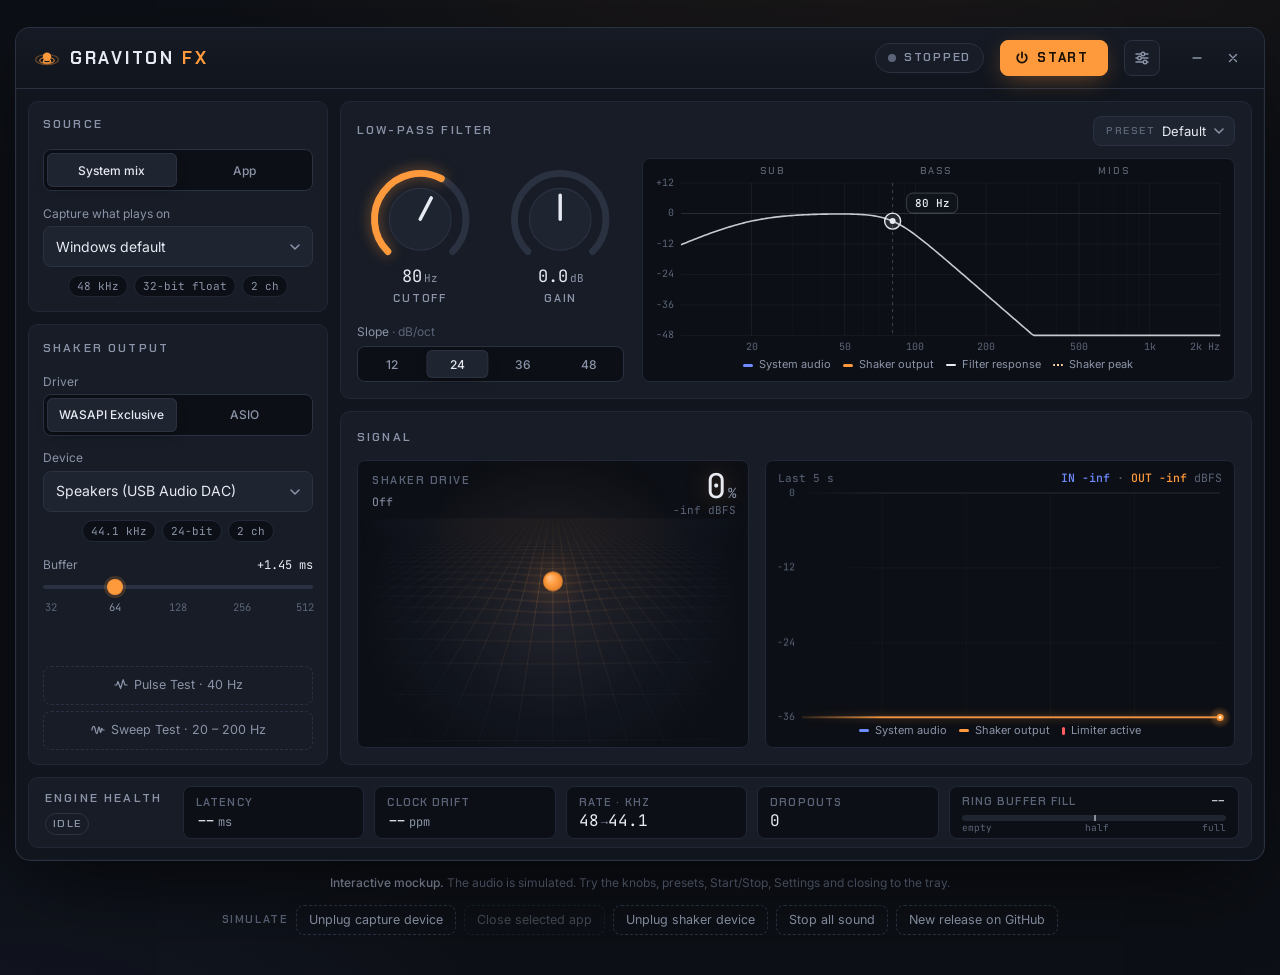
==== commit 08b0be37: "Back to the dot style for field messages The tinted boxes are reverted; messages show with a blue or" ====
--- a/ui/index.html
+++ b/ui/index.html
@@ -62,7 +62,7 @@
             <label for="captureSel">Capture what plays on</label>
             <select class="select" id="captureSel"></select>
             <div class="tags" id="captureFmt"></div>
-            <div class="field-msg" id="captureMsg" data-kind="wait" role="status" aria-live="polite" hidden><span id="captureMsgText"></span></div>
+            <div class="field-msg" id="captureMsg" data-kind="wait" role="status" aria-live="polite" hidden><span class="dot"></span><span class="txt"><span id="captureMsgText"></span></span></div>
           </div>
           <div class="field" id="srcProcess" hidden>
             <label for="procSel">Capture audio from</label>
@@ -72,7 +72,7 @@
                 <svg viewBox="0 0 16 16" aria-hidden="true"><path d="M13 8a5 5 0 1 1-1.5-3.55M13 2.5v3h-3" fill="none" stroke="currentColor" stroke-width="1.5" stroke-linecap="round" stroke-linejoin="round"/></svg>
               </button>
             </div>
-            <div class="field-msg" id="procMsg" data-kind="wait" role="status" aria-live="polite" hidden><span id="procMsgText"></span></div>
+            <div class="field-msg" id="procMsg" data-kind="wait" role="status" aria-live="polite" hidden><span class="dot"></span><span class="txt"><span id="procMsgText"></span></span></div>
           </div>
         </section>
 
@@ -89,13 +89,13 @@
             <label for="shakerSel">Device</label>
             <select class="select" id="shakerSel"></select>
             <div class="tags" id="shakerFmt"></div>
-            <div class="field-msg" id="shakerMsg" data-kind="wait" role="status" aria-live="polite" hidden><span id="shakerMsgText"></span></div>
+            <div class="field-msg" id="shakerMsg" data-kind="wait" role="status" aria-live="polite" hidden><span class="dot"></span><span class="txt"><span id="shakerMsgText"></span></span></div>
           </div>
           <div class="field">
             <div class="buf-head"><label for="bufferRange">Buffer</label><span class="buf-val" id="bufferVal"></span></div>
             <input type="range" class="buf-range" id="bufferRange" min="0" max="4" step="1" value="1" aria-describedby="bufferVal">
             <div class="buf-ticks" id="bufferTicks" aria-hidden="true"></div>
-            <div class="field-msg" id="bufferMsg" data-kind="err" role="status" aria-live="polite" hidden><span id="bufferMsgText"></span></div>
+            <div class="field-msg" id="bufferMsg" data-kind="err" role="status" aria-live="polite" hidden><span class="dot"></span><span class="txt"><span id="bufferMsgText"></span></span></div>
           </div>
           <div class="test-row">
             <button class="ghost-btn" id="testBtn" disabled title="Hold to send a 40 Hz test pulse; release to stop">
--- a/ui/app.css
+++ b/ui/app.css
@@ -92,10 +92,13 @@
 /* header items keep their size; on a narrow page Start/Stop shows only its icon */
 .brand, .status, .power, .tb-icon, .winctl { flex: none; }
 .status { white-space: nowrap; }
-/* messages: a tinted box under the control they're about (a selector or the
-   buffer slider), in place of its format tags or ticks; blue = waiting, red = error */
-.field-msg { margin-top: 0; padding: 2px 8px; border-left: 2px solid var(--cool); border-radius: 3px 6px 6px 3px; background: rgba(111,140,255,.10); font-size: 11.5px; line-height: 15px; color: #c9d3ff; }
-.field-msg[data-kind="err"] { border-left-color: var(--bad); background: rgba(255,93,93,.10); color: #ffc9c9; }
+/* messages: under the control they're about (a selector or the buffer slider),
+   in place of its format tags or stop labels; two compact lines at most */
+.field-msg { margin-top: 4px; display: flex; gap: 7px; align-items: flex-start; font-size: 11.5px; line-height: 15px; color: var(--muted); }
+.field-msg .txt { min-width: 0; }
+.field-msg .dot { width: 7px; height: 7px; border-radius: 50%; flex: none; margin-top: 4px; background: var(--cool); box-shadow: 0 0 8px rgba(111,140,255,.55); }
+.field-msg[data-kind="err"] { color: #ffc9c9; }
+.field-msg[data-kind="err"] .dot { background: var(--bad); box-shadow: 0 0 8px rgba(255,93,93,.6); }
 /* the control a message is about */
 .select.attn-wait { border-color: rgba(111,140,255,.65); box-shadow: 0 0 0 3px rgba(111,140,255,.12); }
 .select.attn-err { border-color: rgba(255,93,93,.65); box-shadow: 0 0 0 3px rgba(255,93,93,.12); }
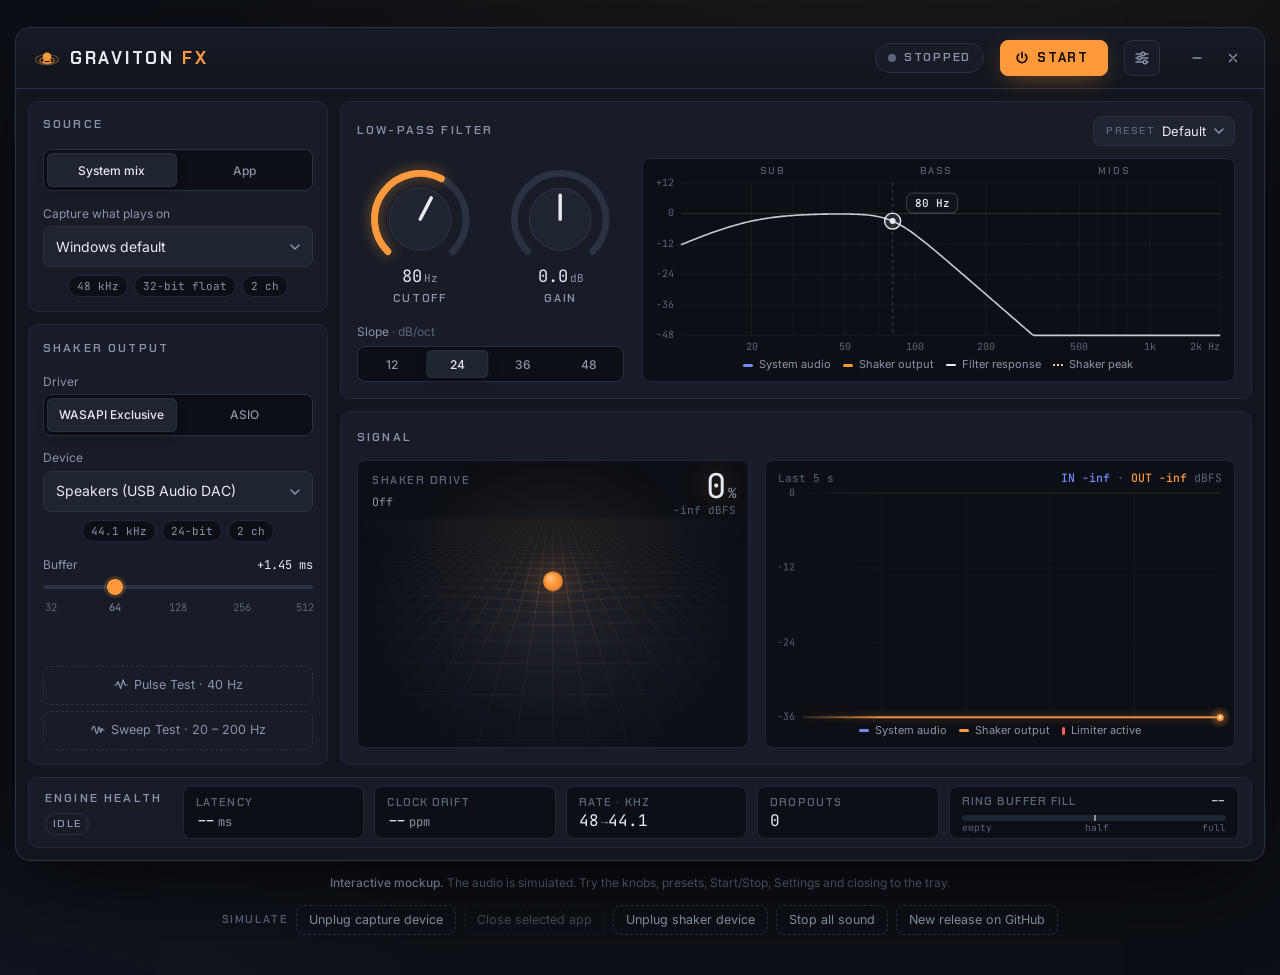
==== commit 41422813: "Revert the buffer message move and the tinted boxes Puts back the state before 0117f54 and 08b0be3: " ====
--- a/ui/index.html
+++ b/ui/index.html
@@ -95,7 +95,6 @@
             <div class="buf-head"><label for="bufferRange">Buffer</label><span class="buf-val" id="bufferVal"></span></div>
             <input type="range" class="buf-range" id="bufferRange" min="0" max="4" step="1" value="1" aria-describedby="bufferVal">
             <div class="buf-ticks" id="bufferTicks" aria-hidden="true"></div>
-            <div class="field-msg" id="bufferMsg" data-kind="err" role="status" aria-live="polite" hidden><span class="dot"></span><span class="txt"><span id="bufferMsgText"></span></span></div>
           </div>
           <div class="test-row">
             <button class="ghost-btn" id="testBtn" disabled title="Hold to send a 40 Hz test pulse; release to stop">
--- a/ui/app.css
+++ b/ui/app.css
@@ -92,18 +92,17 @@
 /* header items keep their size; on a narrow page Start/Stop shows only its icon */
 .brand, .status, .power, .tb-icon, .winctl { flex: none; }
 .status { white-space: nowrap; }
-/* messages: under the control they're about (a selector or the buffer slider),
-   in place of its format tags or stop labels; two compact lines at most */
+/* the one message line: what the engine is waiting for, or what went wrong */
+/* messages: under the selector they're about, in place of its format tags;
+   short enough to fit two compact lines, so panels barely move */
 .field-msg { margin-top: 4px; display: flex; gap: 7px; align-items: flex-start; font-size: 11.5px; line-height: 15px; color: var(--muted); }
 .field-msg .txt { min-width: 0; }
 .field-msg .dot { width: 7px; height: 7px; border-radius: 50%; flex: none; margin-top: 4px; background: var(--cool); box-shadow: 0 0 8px rgba(111,140,255,.55); }
 .field-msg[data-kind="err"] { color: #ffc9c9; }
 .field-msg[data-kind="err"] .dot { background: var(--bad); box-shadow: 0 0 8px rgba(255,93,93,.6); }
-/* the control a message is about */
+/* the selector a message is about */
 .select.attn-wait { border-color: rgba(111,140,255,.65); box-shadow: 0 0 0 3px rgba(111,140,255,.12); }
 .select.attn-err { border-color: rgba(255,93,93,.65); box-shadow: 0 0 0 3px rgba(255,93,93,.12); }
-.buf-range.attn-err::-webkit-slider-runnable-track { background: rgba(255,93,93,.65); }
-.buf-range.attn-err::-moz-range-track { background: rgba(255,93,93,.65); }
 .tb-icon {
   width: 36px; height: 36px; border-radius: 8px; border: 1px solid var(--line);
   background: var(--surface); color: var(--muted); cursor: pointer;
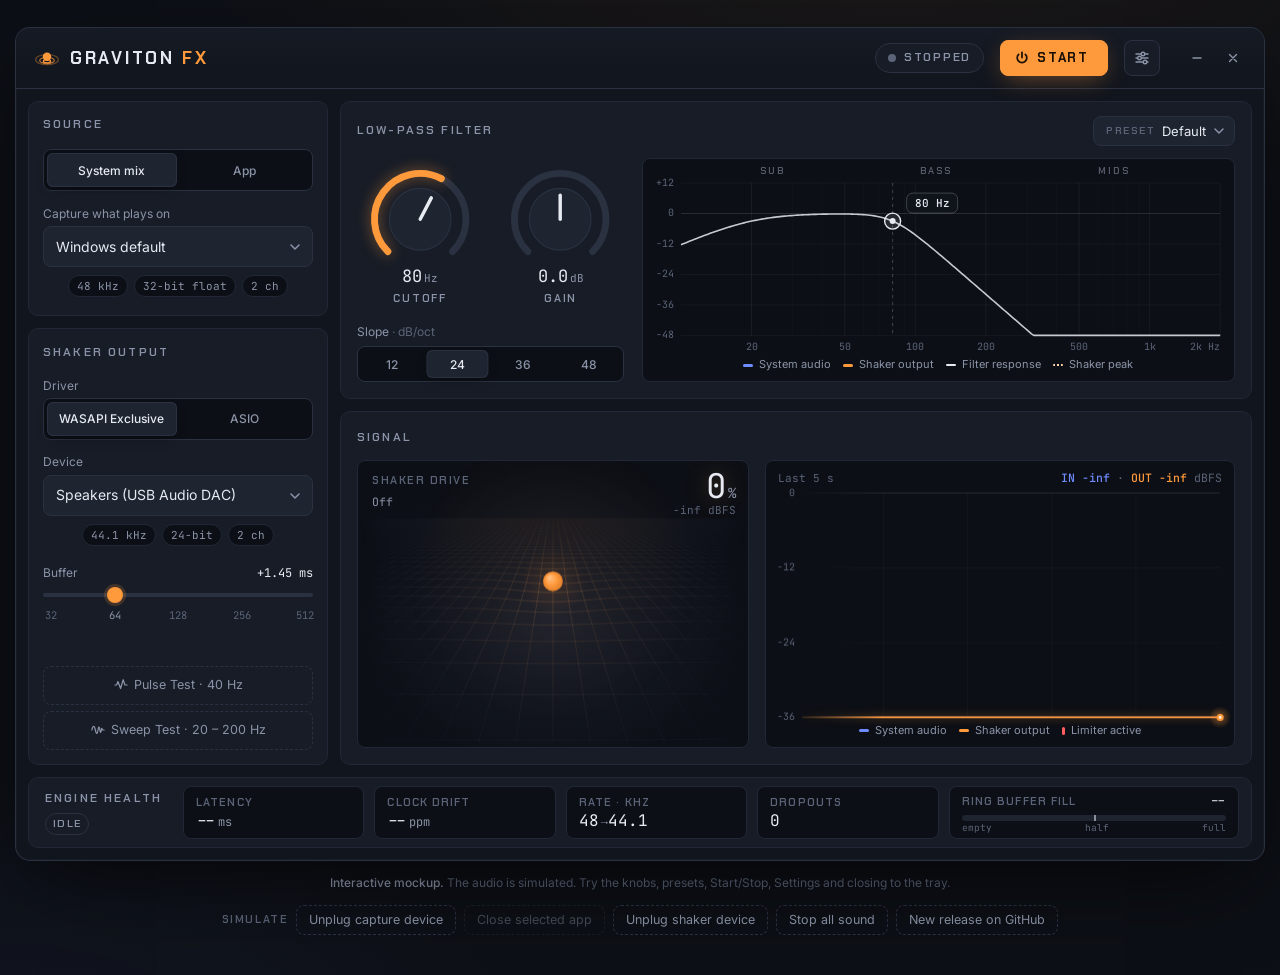
==== commit c4f9b09c: "Messages never move the controls below them A message and the format tags now take the same fixed 30" ====
--- a/ui/index.html
+++ b/ui/index.html
@@ -72,7 +72,7 @@
                 <svg viewBox="0 0 16 16" aria-hidden="true"><path d="M13 8a5 5 0 1 1-1.5-3.55M13 2.5v3h-3" fill="none" stroke="currentColor" stroke-width="1.5" stroke-linecap="round" stroke-linejoin="round"/></svg>
               </button>
             </div>
-            <div class="field-msg" id="procMsg" data-kind="wait" role="status" aria-live="polite" hidden><span class="dot"></span><span class="txt"><span id="procMsgText"></span></span></div>
+            <div class="field-msg keep" id="procMsg" data-kind="wait" role="status" aria-live="polite" hidden><span class="dot"></span><span class="txt"><span id="procMsgText"></span></span></div>
           </div>
         </section>
 
--- a/ui/app.css
+++ b/ui/app.css
@@ -94,15 +94,20 @@
 .status { white-space: nowrap; }
 /* the one message line: what the engine is waiting for, or what went wrong */
 /* messages: under the selector they're about, in place of its format tags;
-   short enough to fit two compact lines, so panels barely move */
-.field-msg { margin-top: 4px; display: flex; gap: 7px; align-items: flex-start; font-size: 11.5px; line-height: 15px; color: var(--muted); }
+   two lines at most, in a slot as tall as the tags, so nothing below moves */
+.field-msg { height: 30px; display: grid; grid-template-columns: 7px minmax(0, 1fr); column-gap: 7px; align-content: center; align-items: start; font-size: 11.5px; line-height: 15px; color: var(--muted); }
 .field-msg .txt { min-width: 0; }
 .field-msg .dot { width: 7px; height: 7px; border-radius: 50%; flex: none; margin-top: 4px; background: var(--cool); box-shadow: 0 0 8px rgba(111,140,255,.55); }
+/* App mode has no format tags: its message slot stays reserved (empty) so nothing below moves */
+.field-msg.keep[hidden] { display: grid !important; visibility: hidden; }
 .field-msg[data-kind="err"] { color: #ffc9c9; }
 .field-msg[data-kind="err"] .dot { background: var(--bad); box-shadow: 0 0 8px rgba(255,93,93,.6); }
 /* the selector a message is about */
 .select.attn-wait { border-color: rgba(111,140,255,.65); box-shadow: 0 0 0 3px rgba(111,140,255,.12); }
 .select.attn-err { border-color: rgba(255,93,93,.65); box-shadow: 0 0 0 3px rgba(255,93,93,.12); }
+/* a refused buffer size: the message stays under the device, the slider knob gets a red ring */
+.buf-range.attn-err::-webkit-slider-thumb { box-shadow: 0 0 0 3px rgba(255,93,93,.6), 0 0 10px rgba(255,93,93,.45); }
+.buf-range.attn-err::-moz-range-thumb { box-shadow: 0 0 0 3px rgba(255,93,93,.6), 0 0 10px rgba(255,93,93,.45); }
 .tb-icon {
   width: 36px; height: 36px; border-radius: 8px; border: 1px solid var(--line);
   background: var(--surface); color: var(--muted); cursor: pointer;
@@ -268,7 +273,7 @@
 .meta { font-family: var(--font-mono); font-size: 12px; color: var(--faint); font-variant-numeric: tabular-nums; }
 .meta b { color: var(--muted); font-weight: 500; }
 /* format tags: one small pill per value; always one row */
-.field .tags { margin-top: 4px; }   /* under its selector, part of the same field */
+.field .tags { height: 30px; }   /* under its selector; the same height as a message, so nothing below moves */
 .tags { display: flex; gap: 6px; flex-wrap: nowrap; overflow: hidden; min-height: 22px; align-items: center; justify-content: center; }
 .tag {
   flex: none; padding: 2px 8px; border-radius: 999px; border: 1px solid var(--line-soft); background: var(--bg);
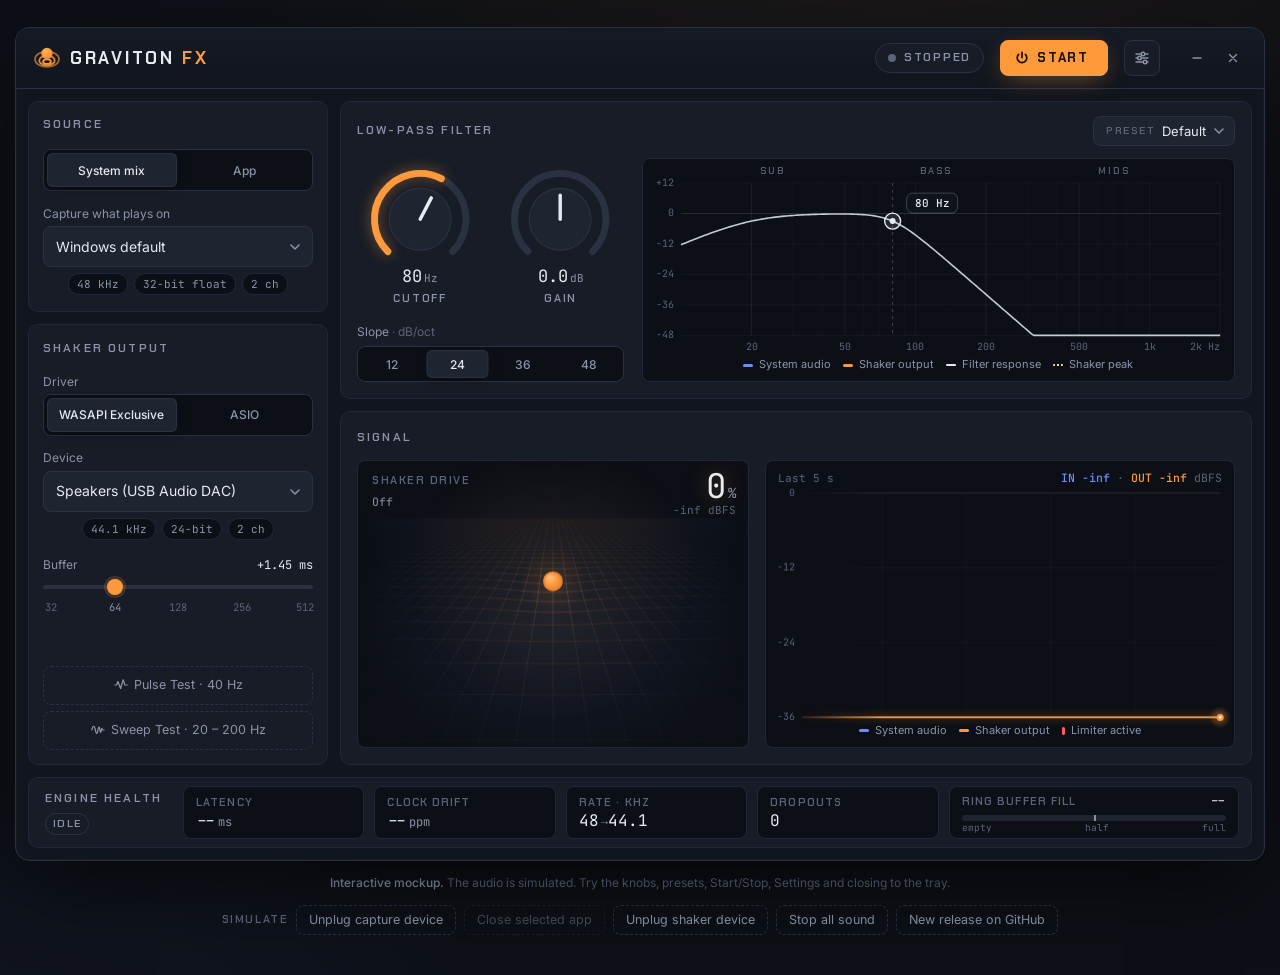
==== commit c05e0132: "Icons: no tile, rings seen from above, filling the square - Measured on the taskbar, the dark tile d" ====
--- a/ui/index.html
+++ b/ui/index.html
@@ -16,10 +16,14 @@
     <header class="titlebar">
       <div class="brand" title="Graviton FX v0.1.0">
         <svg viewBox="0 0 32 32" aria-hidden="true">
-          <ellipse cx="16" cy="18" rx="14" ry="6.2" fill="none" stroke="#ff9a3c" stroke-opacity=".35" stroke-width="1.5"/>
-          <ellipse cx="16" cy="19" rx="9" ry="3.9" fill="none" stroke="#ff9a3c" stroke-opacity=".7" stroke-width="1.5"/>
-          <ellipse cx="16" cy="20" rx="4.4" ry="1.9" fill="none" stroke="#ff9a3c" stroke-width="1.6"/>
-          <circle cx="16" cy="14.5" r="5.2" fill="#ff9a3c"/>
+          <!-- the app icon's drawing (assets/icon/app-full.svg) at half scale -->
+          <defs>
+            <radialGradient id="logoBall" cx="0.38" cy="0.32" r="0.75"><stop offset="0" stop-color="#ffb468"/><stop offset="0.55" stop-color="#ff9a3c"/><stop offset="1" stop-color="#ec8530"/></radialGradient>
+          </defs>
+          <ellipse cx="16" cy="17.5" rx="14.75" ry="9.5" fill="none" stroke="#ff9a3c" stroke-opacity=".6" stroke-width="2.25"/>
+          <ellipse cx="16" cy="19" rx="9.5" ry="6" fill="none" stroke="#ff9a3c" stroke-opacity=".85" stroke-width="2.25"/>
+          <ellipse cx="16" cy="20.5" rx="4.75" ry="2.75" fill="none" stroke="#ff9a3c" stroke-width="2.25"/>
+          <circle cx="16" cy="10.5" r="7" fill="url(#logoBall)"/>
         </svg>
         <span class="wordmark">GRAVITON <b>FX</b></span>
       </div>
--- a/ui/app.css
+++ b/ui/app.css
@@ -95,9 +95,9 @@
 /* the one message line: what the engine is waiting for, or what went wrong */
 /* messages: under the selector they're about, in place of its format tags;
    two lines at most, in a slot as tall as the tags, so nothing below moves */
-.field-msg { height: 30px; display: grid; grid-template-columns: 7px minmax(0, 1fr); column-gap: 7px; align-content: center; align-items: start; font-size: 11.5px; line-height: 15px; color: var(--muted); }
+.field-msg { height: 26px; padding-left: 13px; display: grid; grid-template-columns: 7px minmax(0, 1fr); column-gap: 7px; align-content: center; align-items: start; font-size: 11.5px; line-height: 13px; color: var(--muted); }
 .field-msg .txt { min-width: 0; }
-.field-msg .dot { width: 7px; height: 7px; border-radius: 50%; flex: none; margin-top: 4px; background: var(--cool); box-shadow: 0 0 8px rgba(111,140,255,.55); }
+.field-msg .dot { width: 7px; height: 7px; border-radius: 50%; flex: none; margin-top: 3px; background: var(--cool); box-shadow: 0 0 8px rgba(111,140,255,.55); }
 /* App mode has no format tags: its message slot stays reserved (empty) so nothing below moves */
 .field-msg.keep[hidden] { display: grid !important; visibility: hidden; }
 .field-msg[data-kind="err"] { color: #ffc9c9; }
@@ -105,9 +105,9 @@
 /* the selector a message is about */
 .select.attn-wait { border-color: rgba(111,140,255,.65); box-shadow: 0 0 0 3px rgba(111,140,255,.12); }
 .select.attn-err { border-color: rgba(255,93,93,.65); box-shadow: 0 0 0 3px rgba(255,93,93,.12); }
-/* a refused buffer size: the message stays under the device, the slider knob gets a red ring */
-.buf-range.attn-err::-webkit-slider-thumb { box-shadow: 0 0 0 3px rgba(255,93,93,.6), 0 0 10px rgba(255,93,93,.45); }
-.buf-range.attn-err::-moz-range-thumb { box-shadow: 0 0 0 3px rgba(255,93,93,.6), 0 0 10px rgba(255,93,93,.45); }
+/* a refused buffer size: the message stays under the device, and the slider knob turns red */
+.buf-range.attn-err::-webkit-slider-thumb { background: var(--bad); box-shadow: 0 0 0 3px rgba(255,93,93,.2); }
+.buf-range.attn-err::-moz-range-thumb { background: var(--bad); }
 .tb-icon {
   width: 36px; height: 36px; border-radius: 8px; border: 1px solid var(--line);
   background: var(--surface); color: var(--muted); cursor: pointer;
@@ -273,7 +273,7 @@
 .meta { font-family: var(--font-mono); font-size: 12px; color: var(--faint); font-variant-numeric: tabular-nums; }
 .meta b { color: var(--muted); font-weight: 500; }
 /* format tags: one small pill per value; always one row */
-.field .tags { height: 30px; }   /* under its selector; the same height as a message, so nothing below moves */
+.field .tags { height: 26px; }   /* under its selector; the same height as a message, so nothing below moves */
 .tags { display: flex; gap: 6px; flex-wrap: nowrap; overflow: hidden; min-height: 22px; align-items: center; justify-content: center; }
 .tag {
   flex: none; padding: 2px 8px; border-radius: 999px; border: 1px solid var(--line-soft); background: var(--bg);
@@ -365,7 +365,7 @@
 .test-row { display: grid; grid-template-columns: minmax(0, 1fr); gap: 6px; }
 /* height beyond those limits goes above the test buttons, which sit at the
    bottom; the settings above stay together */
-.rail > .card:last-child > .test-row { margin-top: auto; }
+.rail > .card:last-child > .test-row { margin-top: auto; padding-top: 8px; }   /* clear space under the buffer slider */
 .test-row .ghost-btn { height: calc(32px + min(10px, var(--extra) / 16)); }
 .test-row .ghost-btn { white-space: nowrap; min-width: 0; padding: 0 8px; gap: 6px; }
 .test-row .ghost-btn svg { flex: none; }   /* never let the icon be squeezed out */
@@ -607,7 +607,7 @@
 .pname .nm { overflow: hidden; text-overflow: ellipsis; white-space: nowrap; font-size: 13.5px; }
 .pname .name-input { max-width: 260px; }
 .pvals { font-family: var(--font-mono); font-size: 12px; color: var(--faint); font-variant-numeric: tabular-nums; white-space: nowrap; }
-.pacts { display: flex; gap: 6px; justify-content: flex-end; }
+.pacts { display: flex; gap: 6px; justify-content: flex-end; min-width: 138px; } /* room for 4 buttons, so the values line up */
 .hint { margin: 0; font-size: 12px; color: var(--faint); }
 .hint.err { color: var(--bad); }
 .path-box { font-family: var(--font-mono); font-size: 12px; color: var(--muted); background: var(--bg); border: 1px solid var(--line-soft); border-radius: 6px; padding: 6px 10px; overflow-x: auto; white-space: nowrap; max-width: 100%; }
@@ -683,7 +683,7 @@
   .settings-grid > .card { grid-template-columns: minmax(0, 1fr); padding: 16px; row-gap: 12px; }
   .settings-grid > .card > .card-h { grid-row: auto; }
   .settings-grid > .card > :not(.card-h) { grid-column: 1; }
-  .pacts { justify-content: flex-start; flex-wrap: wrap; }
+  .pacts { justify-content: flex-start; flex-wrap: wrap; min-width: 0; }
 }
 @media (prefers-reduced-motion: reduce) {
   .status[data-state="running"] .dot, .clip.on, .view, .pp-menu { animation: none; }
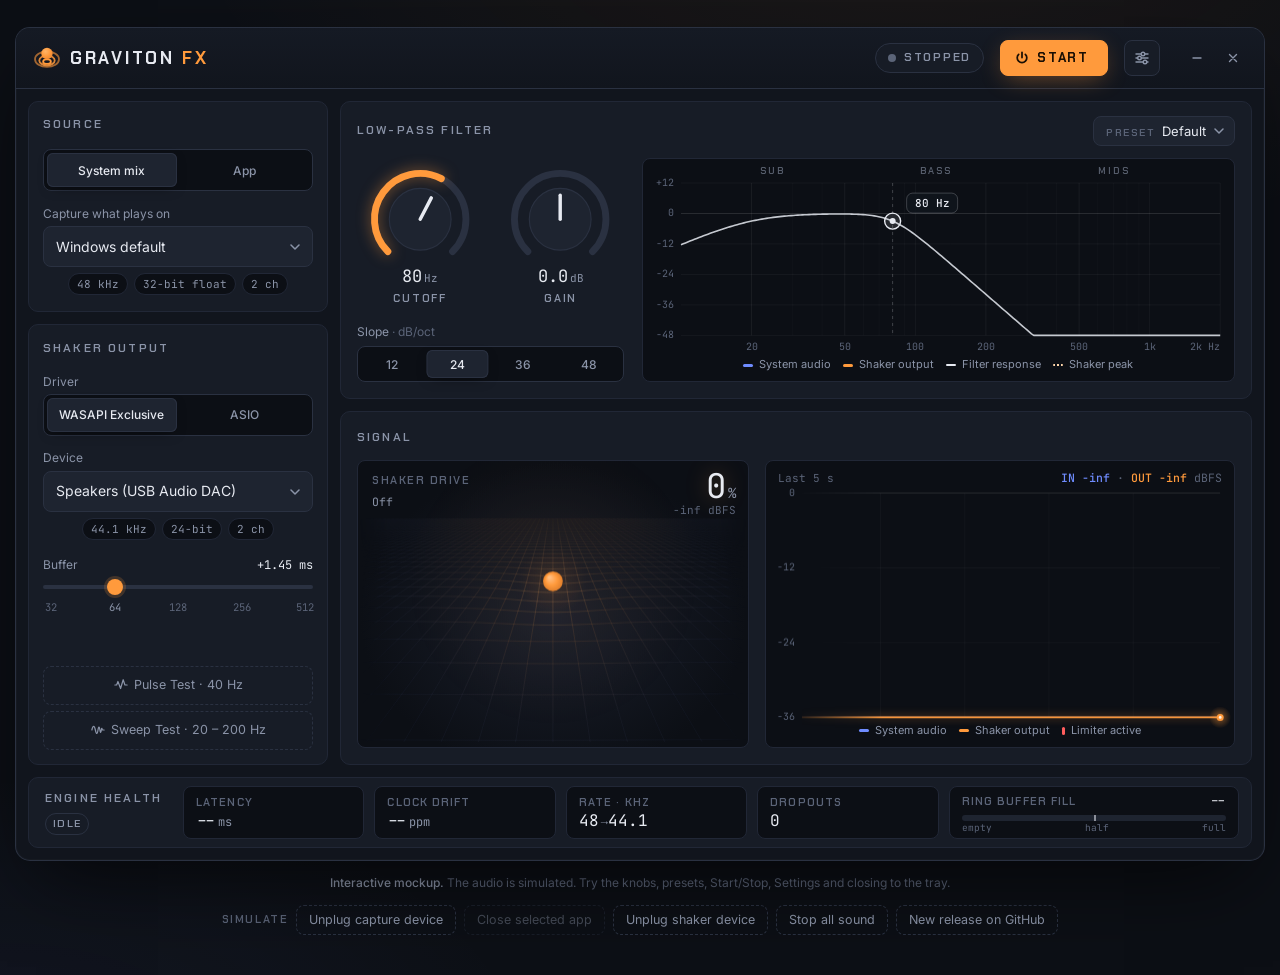
==== commit b68486d0: "Preset picker: the PRESET label sits on the name's baseline The label and the name are grouped and a" ====
--- a/ui/index.html
+++ b/ui/index.html
@@ -125,7 +125,7 @@
                 <svg viewBox="0 0 16 16" aria-hidden="true"><path d="M3 2.5h8l2.5 2.5v8.5H3z" fill="none" stroke="currentColor" stroke-width="1.4" stroke-linejoin="round"/><path d="M5.5 2.5v3h4.5v-3" fill="none" stroke="currentColor" stroke-width="1.4" stroke-linejoin="round"/><path class="plus" d="M8.25 8.3v3.4M6.55 10h3.4" stroke="currentColor" stroke-width="1.4" stroke-linecap="round"/></svg>
               </button>
               <button class="pp-btn" id="ppBtn" aria-haspopup="menu" aria-expanded="false">
-                <span class="k">Preset</span><span class="nm" id="ppName">Default</span><span class="dirty" title="Modified"></span>
+                <span class="pp-lbl"><span class="k">Preset</span><span class="nm" id="ppName">Default</span></span><span class="dirty" title="Modified"></span>
                 <svg class="chev" viewBox="0 0 10 6" aria-hidden="true"><path d="M1 1l4 4 4-4" fill="none" stroke="currentColor" stroke-width="1.5" stroke-linecap="round" stroke-linejoin="round"/></svg>
               </button>
               <div class="pp-menu" id="ppMenu" role="menu" aria-label="Presets" hidden></div>
--- a/ui/app.css
+++ b/ui/app.css
@@ -525,6 +525,8 @@
   transition: border-color .15s;
 }
 .pp-btn:hover, .pp-btn[aria-expanded="true"] { border-color: #3a4357; }
+/* the label and the name share a baseline (like .stat-h); the group is centered in the button */
+.pp-btn .pp-lbl { display: flex; align-items: baseline; gap: 8px; min-width: 0; }
 .pp-btn .k { color: var(--faint); font-size: 10.5px; letter-spacing: .14em; text-transform: uppercase; font-family: var(--font-display); font-weight: 600; }
 .pp-btn .nm { overflow: hidden; text-overflow: ellipsis; white-space: nowrap; min-width: 0; }
 .pp-btn .dirty { width: 6px; height: 6px; border-radius: 50%; background: var(--accent); flex: none; display: none; }
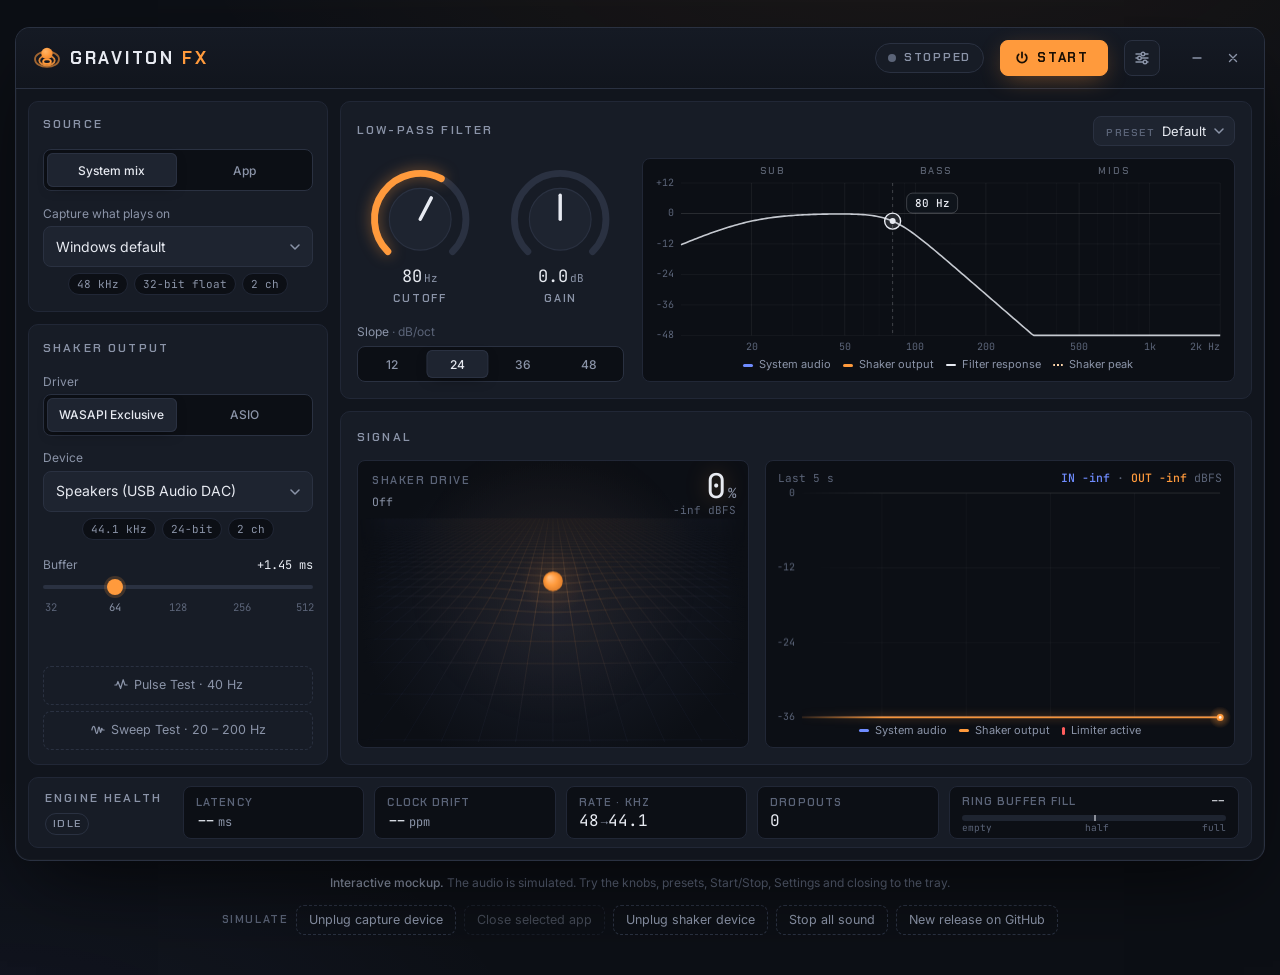
==== commit 05647d63: "Release v0.1.1 The logo's tooltip now takes the app's version; RELEASING.md lists every place the ve" ====
--- a/ui/index.html
+++ b/ui/index.html
@@ -14,7 +14,7 @@
 <div class="stage">
   <div class="app" id="app">
     <header class="titlebar">
-      <div class="brand" title="Graviton FX v0.1.0">
+      <div class="brand" id="brand" title="Graviton FX v0.1.1">
         <svg viewBox="0 0 32 32" aria-hidden="true">
           <!-- the app icon's drawing (assets/icon/app-full.svg) at half scale -->
           <defs>
@@ -281,10 +281,10 @@
       </section>
 
       <section class="card wide" aria-labelledby="hFile">
-        <div class="card-h"><h2 id="hFile">About</h2><p class="sec-d" id="aboutVer">Graviton FX 0.1.0 · GPL-3.0-or-later</p></div>
+        <div class="card-h"><h2 id="hFile">About</h2><p class="sec-d" id="aboutVer">Graviton FX 0.1.1 · GPL-3.0-or-later</p></div>
         <div class="srows">
           <div class="srow">
-            <span class="txt"><span class="t">Updates</span><span class="d" id="updText">Graviton FX 0.1.0. Not checked yet.</span></span>
+            <span class="txt"><span class="t">Updates</span><span class="d" id="updText">Graviton FX 0.1.1. Not checked yet.</span></span>
             <span class="ctl">
               <button class="btn-sm primary" id="updView" hidden>View release</button>
               <button class="btn-sm" id="updCheck">Check now</button>
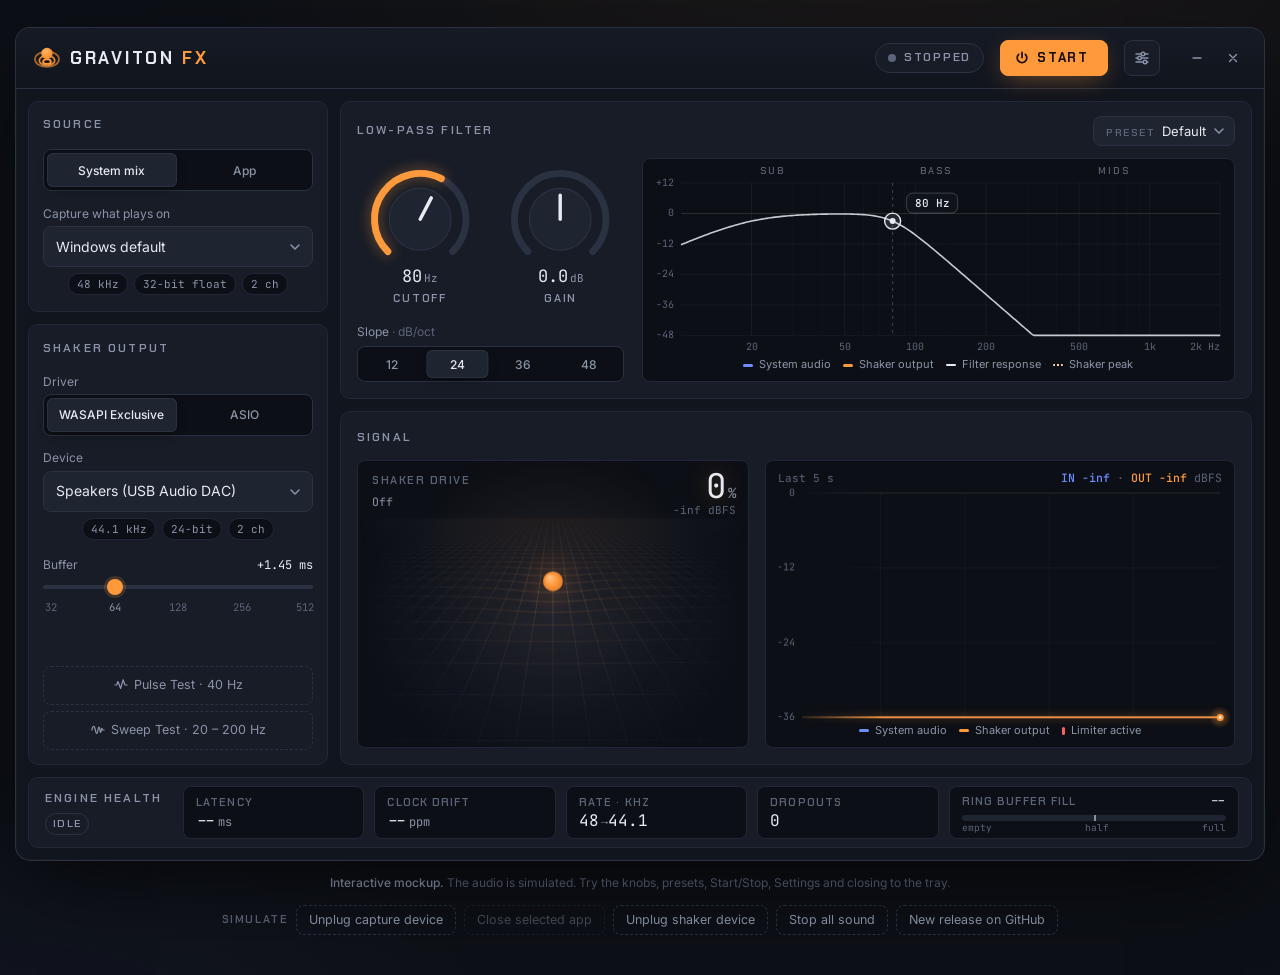
==== commit 1e927f77: "Set the version in one place: CMakeLists.txt The page takes the version from the app (the logo's too" ====
--- a/ui/index.html
+++ b/ui/index.html
@@ -14,7 +14,7 @@
 <div class="stage">
   <div class="app" id="app">
     <header class="titlebar">
-      <div class="brand" id="brand" title="Graviton FX v0.1.1">
+      <div class="brand" id="brand">
         <svg viewBox="0 0 32 32" aria-hidden="true">
           <!-- the app icon's drawing (assets/icon/app-full.svg) at half scale -->
           <defs>
@@ -281,10 +281,10 @@
       </section>
 
       <section class="card wide" aria-labelledby="hFile">
-        <div class="card-h"><h2 id="hFile">About</h2><p class="sec-d" id="aboutVer">Graviton FX 0.1.1 · GPL-3.0-or-later</p></div>
+        <div class="card-h"><h2 id="hFile">About</h2><p class="sec-d" id="aboutVer"></p></div>
         <div class="srows">
           <div class="srow">
-            <span class="txt"><span class="t">Updates</span><span class="d" id="updText">Graviton FX 0.1.1. Not checked yet.</span></span>
+            <span class="txt"><span class="t">Updates</span><span class="d" id="updText"></span></span>
             <span class="ctl">
               <button class="btn-sm primary" id="updView" hidden>View release</button>
               <button class="btn-sm" id="updCheck">Check now</button>
